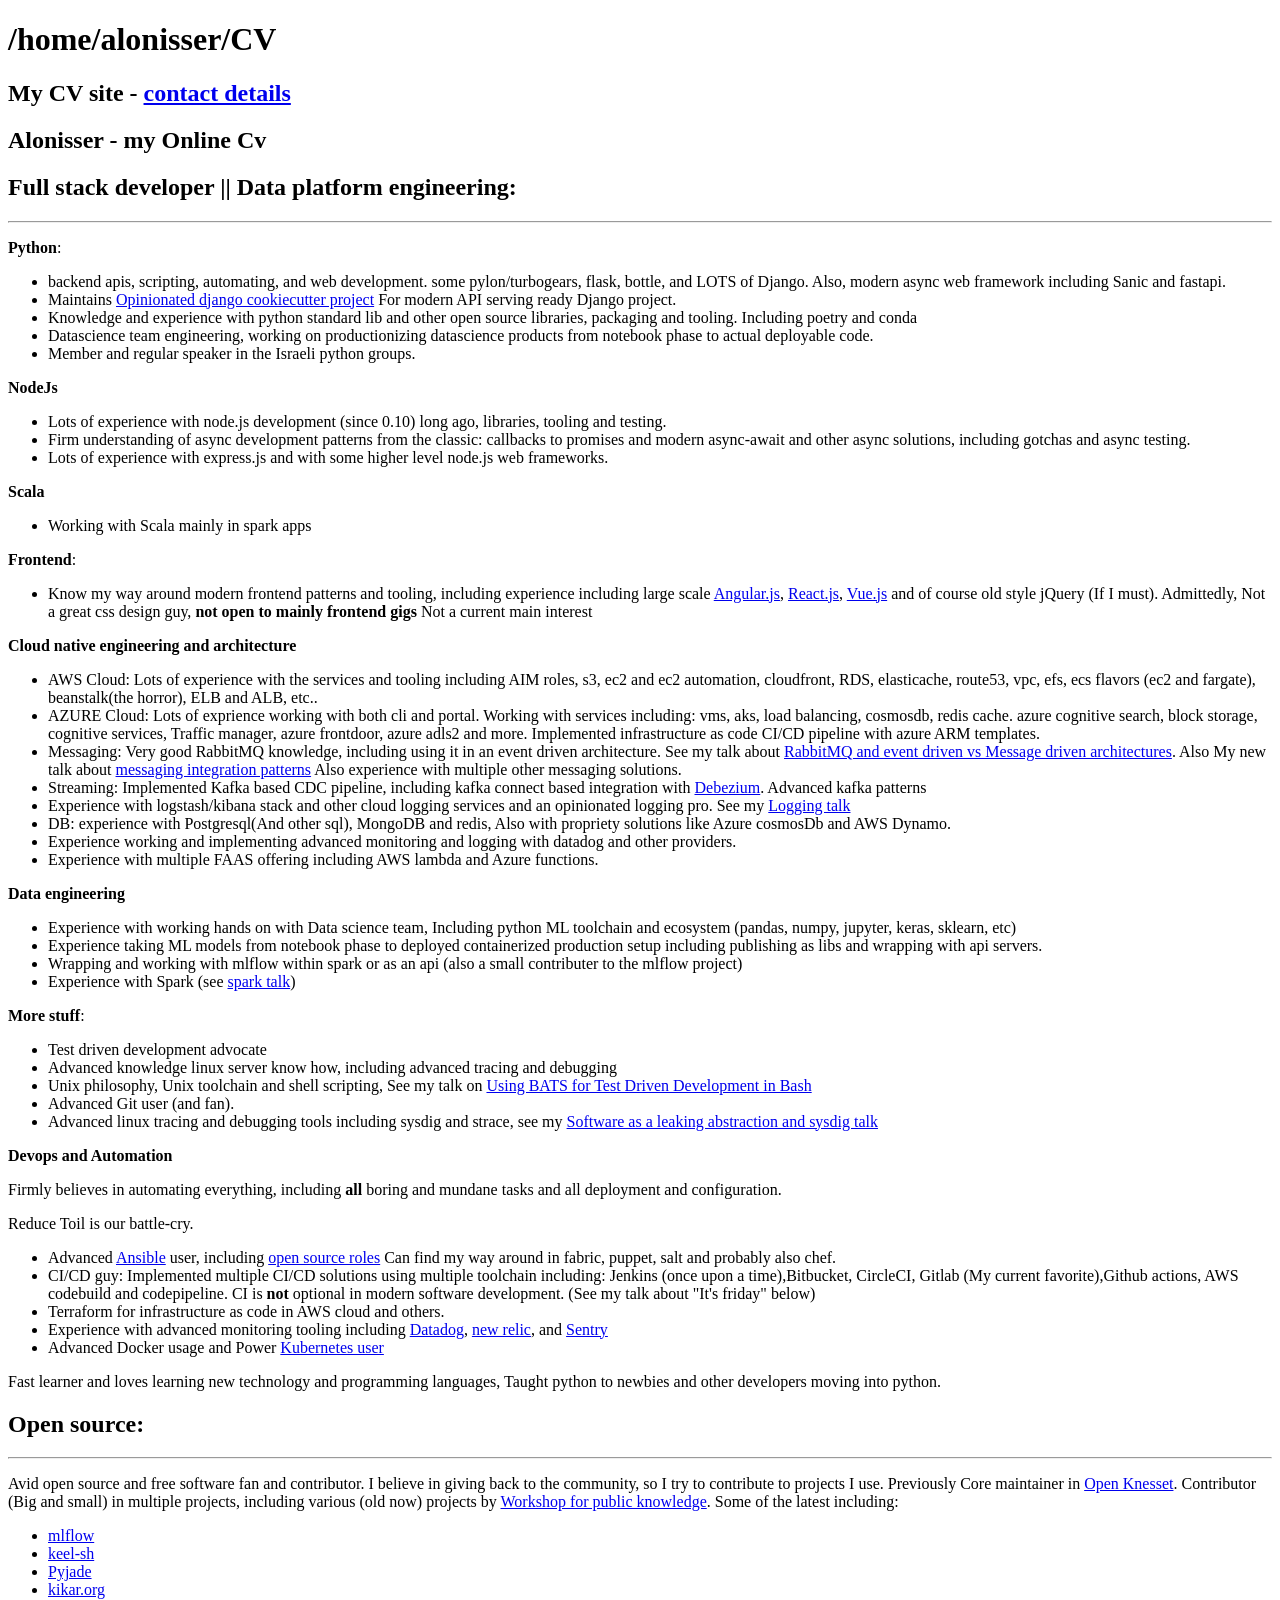
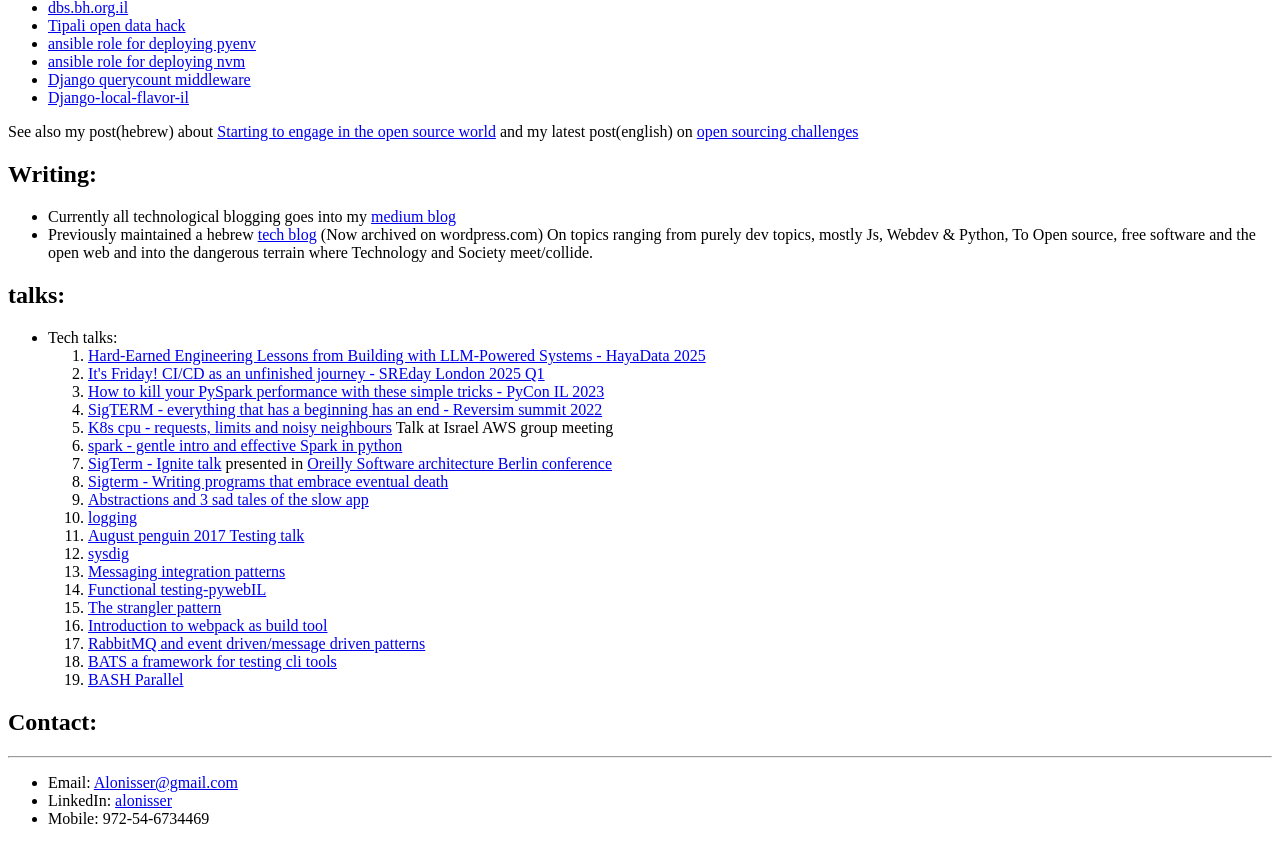
==== index.html @ 006450d1 "feat: update cv with recent talks, condense frontend section, add devops title Added HayaData 2025, " ====
<!DOCTYPE html>
<html>
<head>
    <meta charset='utf-8'>
    <meta http-equiv="X-UA-Compatible" content="chrome=1">

    <link rel="stylesheet" type="text/css" href="stylesheets/stylesheet.css" media="screen">
    <link rel="stylesheet" type="text/css" href="stylesheets/github-dark.css" media="screen">
    <link rel="stylesheet" type="text/css" href="stylesheets/print.css" media="print">

    <title>Alonisser cv site</title>
    <meta property="og:description" content="Alonisser online developer cv, hosted on gh-pages"/>
    <meta property="og:url" content="http://alonisser.github.io/cv/"/>
    <script>
        (function (i, s, o, g, r, a, m) {
            i['GoogleAnalyticsObject'] = r;
            i[r] = i[r] || function () {
                (i[r].q = i[r].q || []).push(arguments)
            }, i[r].l = 1 * new Date();
            a = s.createElement(o),
                m = s.getElementsByTagName(o)[0];
            a.async = 1;
            a.src = g;
            m.parentNode.insertBefore(a, m)
        })(window, document, 'script', 'https://www.google-analytics.com/analytics.js', 'ga');

        ga('create', 'UA-22881027-2', 'auto');
        ga('send', 'pageview');

    </script>
</head>

<body>

<header>
    <div class="container">
        <h1>/home/alonisser/CV</h1>
        <h2>My CV site - <a href="#contact">contact details</a></h2>

        <section id="downloads">

        </section>
    </div>
</header>

<div class="container">
    <section id="main_content">
        <h1>
            <a id="alonisser---my-online-cv" class="anchor" href="#alonisser---my-online-cv" aria-hidden="true"><span
                    aria-hidden="true" class="octicon octicon-link"></span></a>Alonisser - my Online Cv</h1>

        <h2>
            <a id="full-stack-developer" class="anchor" href="#full-stack-developer" aria-hidden="true"><span
                    aria-hidden="true" class="octicon octicon-link"></span></a>Full stack developer || Data platform
            engineering:</h2>

        <hr>

        <p><strong>Python</strong>: </p>

        <ul>
            <li>backend apis, scripting, automating, and web development. some pylon/turbogears, flask, bottle, and LOTS
                of Django. Also, modern async web framework including Sanic and fastapi.
            </li>
            <li>
                Maintains <a href="https://github.com/alonisser/django-poetry-opinionated-cookiecutter" target="_blank">Opinionated django cookiecutter project</a>
                For modern API serving ready Django project.
            </li>
            <li>Knowledge and experience with python standard lib and other open source libraries, packaging and
                tooling. Including poetry and conda
            </li>
            <li>Datascience team engineering, working on productionizing datascience products from notebook phase to
                actual deployable code.
            </li>
            <li>Member and regular speaker in the Israeli python groups.</li>
        </ul>

        <p><strong>NodeJs</strong></p>

        <ul>
            <li>Lots of experience with node.js development (since 0.10) long ago, libraries, tooling and testing.</li>
            <li>Firm understanding of async development patterns from the classic: callbacks to  promises and modern async-await and other async
                solutions,
                including gotchas and async testing.
            </li>
            <li>Lots of experience with express.js and with some higher level node.js web frameworks.
            </li>
        </ul>
        <p><strong>Scala</strong></p>
        <ul>
            <li>Working with Scala mainly in spark apps</li>
        </ul>
        <p><strong>Frontend</strong>: </p>

        <ul>
            <li>Know my way around modern frontend patterns and tooling, including experience including large scale <a href="http://angularjs.org/" target="_blank">Angular.js</a>,
                <a href="https://facebook.github.io/react/" target="_blank">React.js</a>, <a href="https://vuejs.org/"
                                                                                             target="_blank">Vue.js</a>
                and of course  old style jQuery (If I must). Admittedly, Not a great css design guy, <strong>not open to
                mainly frontend gigs</strong> Not a current main interest
            </li>


        </ul>
        <p><strong>Cloud native engineering and architecture</strong></p>
        <ul>
            <li>AWS Cloud: Lots of experience with the services and tooling including AIM roles, s3, ec2 and ec2
                automation,  cloudfront, RDS, elasticache, route53, vpc, efs, ecs flavors (ec2 and fargate), beanstalk(the horror), ELB and ALB,
                etc..
            </li>
            <li>AZURE Cloud: Lots of exprience working with both cli and portal. Working with services including: vms,
                aks, load balancing, cosmosdb, redis cache. azure cognitive search, block storage, cognitive services,
                Traffic manager, azure frontdoor, azure adls2 and more.
                Implemented infrastructure as code CI/CD pipeline with azure ARM templates.
            </li>
            <li>Messaging: Very good RabbitMQ knowledge, including using it in an event driven architecture. See my talk
                about <a
                        href="https://alonisser.github.io/introduction-rabbitmq/#1" target="_blank">RabbitMQ and event
                    driven vs Message driven architectures</a>. Also My new talk about <a
                        href="https://alonisser.github.io/integration-patterns-messaging/#1" target="_blank">messaging
                    integration patterns</a> Also experience with multiple other messaging solutions.
            </li>
            <li>
                Streaming: Implemented Kafka based CDC pipeline, including kafka connect based integration with <a
                    href="https://debezium.io/">Debezium</a>.
                Advanced kafka patterns
            </li>
            <li>Experience with logstash/kibana stack and other cloud logging services and an opinionated logging pro.
                See my <a href="https://alonisser.github.io/logging-talk/#1" target="_blank">Logging talk</a></li>
            <li>DB: experience with Postgresql(And other sql), MongoDB and redis, Also with propriety solutions like
                Azure cosmosDb and AWS Dynamo.
            </li>
            <li>Experience working and implementing advanced monitoring and logging with datadog and other providers.
            </li>
            <li>Experience with multiple FAAS offering including AWS lambda and Azure functions.
            </li>

        </ul>

        <p><strong>Data engineering</strong></p>
        <ul>
            <li>Experience with working hands on with Data science team, Including python ML toolchain and ecosystem (pandas, numpy,
                jupyter, keras, sklearn, etc)
            </li>
            <li>Experience taking ML models from notebook phase to deployed containerized production setup
                including publishing as libs and wrapping with api servers.
            </li>
            <li>
                Wrapping and working with mlflow within spark or as an api (also a small contributer to the mlflow project)
            </li>
            <li>
                Experience with Spark (see <a target="_blank"
                                              href="https://docs.google.com/presentation/d/e/2PACX-1vR2D4ZNyCWv1AM9Bb_96o2yvahL0IXtGL7klaxLpVo87weO4QTO-IyNwP1Td56KbSr9dCKnb31lah6D/pub?start=false&loop=false&delayms=30000">spark
                talk</a>)
            </li>
        </ul>

        <p><strong>More stuff</strong>: </p>

        <ul>
            <li>Test driven development advocate</li>
            <li>Advanced knowledge linux server know how, including advanced tracing and debugging</li>
            <li>Unix philosophy, Unix toolchain and shell scripting, See my talk on <a
                    href="https://alonisser.github.io/Introduction-bats" target="_blank">Using BATS for Test Driven
                Development in
                Bash</a>
            </li>
            <li>Advanced Git user (and fan).</li>
            <li>Advanced linux tracing and debugging tools including sysdig and strace, see my <a
                    href="https://alonisser.github.io/introduction-sysdig/#1" target="_blank">Software as a leaking
                abstraction and sysdig talk</a></li>
        </ul>


        <p><strong>Devops and Automation </strong></p>

        <p>Firmly believes in automating everything, including <strong>all</strong> boring and mundane tasks and all
            deployment and configuration.</p> Reduce Toil is our battle-cry.

        <ul>
            <li>Advanced <a href="https://www.ansible.com/" target="_blank">Ansible</a> user, including <a
                    href="https://galaxy.ansible.com/alonisser/" target="_blank">open source roles</a>
                Can find my way around in fabric, puppet, salt and probably also chef.
            </li>
            <li>CI/CD guy: Implemented multiple CI/CD solutions using multiple toolchain including: Jenkins (once upon a time),Bitbucket, CircleCI, Gitlab
                (My current favorite),Github actions, AWS codebuild and codepipeline. CI is <strong>not</strong> optional in modern software
                development. (See my talk about "It's friday" below)
            </li>
            <li>
                Terraform for infrastructure as code in AWS cloud and others.
            </li>
            <li>Experience with advanced monitoring tooling including <a href="https://www.datadoghq.com/"
                                                                         target="_blank">Datadog</a>, <a
                    href="https://newrelic.com/" target="_blank">new relic</a>, and <a href="https://sentry.io/"
                                                                                       target="_blank">Sentry</a></li>
            <li>Advanced Docker usage and Power <a target="_blank" href="https://kubernetes.io/"Advanced >Kubernetes user</a>
            </li>
        </ul>

        <p>Fast learner and loves learning new technology and programming languages, Taught python to newbies and other
            developers moving into python.</p>

        <h2>
            <a id="open-source" class="anchor" href="#open-source" aria-hidden="true"><span aria-hidden="true"
                                                                                            class="octicon octicon-link"></span></a>Open
            source:</h2>

        <hr>

        <p>Avid open source and free software fan and contributor. I believe in giving back to the community, so I try
            to contribute to projects I use.
            Previously Core maintainer in <a href="https://github.com/hasadna/Open-Knesset/" target="_blank">Open
                Knesset</a>.
            Contributor (Big and small) in multiple projects, including various (old now) projects by <a href="https://www.hasadna.org.il/">Workshop for public knowledge</a>. Some of the latest including: </p>

        <ul>
            <li><a href="https://github.com/mlflow/mlflow" target="_blank">mlflow</a></li>
            <li><a href="https://github.com/keel-hq/keel" target="_blank">keel-sh</a></li>
            <li><a href="https://github.com/syrusakbary/pyjade" target="_blank">Pyjade</a></li>
            <li><a href="https://github.com/hasadna/kikar-hamedina/" target="_blank">kikar.org</a></li>
            <li><a href="https://github.com/Beit-Hatfutsot/dbs-front" target="_blank">dbs.bh.org.il</a></li>
            <li><a href="https://github.com/alonisser/tiptipa" target="_blank">Tipali open data hack</a></li>
            <li><a href="https://github.com/avanov/ansible-galaxy-pyenv" target="_blank">ansible role for deploying
                pyenv</a></li>
            <li><a href="https://github.com/moviedo/ansible-role-nvm" target="_blank">ansible role for deploying nvm</a>
            </li>
            <li><a href="https://github.com/bradmontgomery/django-querycount" target="_blank">Django querycount
                middleware</a></li>
            <li><a href="https://github.com/django/django-localflavor-il" target="_blank">Django-local-flavor-il</a>
            </li>

        </ul>

        <p>See also my post(hebrew) about <a target="_blank"
                                             href="https://4ptech.wordpress.com/2013/04/25/%D7%90%D7%96-%D7%A8%D7%A6%D7%99%D7%AA-%D7%9C%D7%AA%D7%A8%D7%95%D7%9D-%D7%9C%D7%A4%D7%A8%D7%95%D7%99%D7%99%D7%A7%D7%98-%D7%A7%D7%95%D7%93-%D7%A4%D7%AA%D7%95%D7%97-%D7%90%D7%95-%D7%9C%D7%AA%D7%95%D7%9B/">Starting
            to engage in the open source world</a> and my latest post(english) on <a target="_blank"
                                                                                     href="https://medium.com/@alonisser/i-toggled-public-now-what-6b42959db251#.5v2i6bc2w">open
            sourcing
            challenges</a></p>

        <h2>
            <a id="writing" class="anchor" href="#writing" aria-hidden="true"><span
                    aria-hidden="true" class="octicon octicon-link"></span></a>Writing:</h2>

        <ul>
            <li>Currently all technological blogging goes into my <a href="https://medium.com/@alonisser/"
                                                                     target="_blank">medium
                blog</a>
            </li>
            <li>Previously maintained a hebrew <a href="https://4ptech.wordpress.com/" target="_blank">tech blog</a>
                (Now
                archived on wordpress.com) On topics ranging from purely dev topics, mostly Js, Webdev &amp; Python, To
                Open source,
                free software and the open web and into the dangerous terrain where Technology and Society meet/collide.
            </li>
        </ul>
        <h2>
            <a id="talks" class="anchor" href="#talks" aria-hidden="true"><span
                    aria-hidden="true" class="octicon octicon-link"></span></a>talks:</h2>
        <ul>
            <li>Tech talks:

                <ol>
                    <li><a target="_blank" href="https://www.youtube.com/watch?v=-CYprW6eAEE">
                        Hard-Earned Engineering Lessons from Building with LLM-Powered Systems - HayaData 2025
                    </a></li>
                    <li><a target="_blank" href="https://www.youtube.com/watch?v=_hmSt6GTrQ0">
                        It's Friday! CI/CD as an unfinished journey - SREday London 2025 Q1
                    </a></li>
                    <li><a target="_blank" href="https://www.youtube.com/watch?v=4yVmgSB16VA">
                        How to kill your PySpark performance with these simple tricks - PyCon IL 2023
                    </a></li>
                    <li><a target="_blank" href="https://youtu.be/F--DUGfIgYk">
                        SigTERM - everything that has a beginning has an end - Reversim summit 2022
                    </a></li>
                    <li><a target="_blank"
                           href="https://docs.google.com/presentation/d/e/2PACX-1vRnK_YoHruXLMEDnhtn1E3aNOb46_v2qONvyLrNAaoxrC8NT-2rRGJThAJuiS9lBr0rrHGkkc2M9Pjk/pub?start=false&loop=false&delayms=30000">K8s
                        cpu - requests, limits and noisy neighbours</a>
                        Talk at Israel AWS group meeting
                    </li>
                    <li><a target="_blank"
                           href="https://docs.google.com/presentation/d/e/2PACX-1vR2D4ZNyCWv1AM9Bb_96o2yvahL0IXtGL7klaxLpVo87weO4QTO-IyNwP1Td56KbSr9dCKnb31lah6D/pub?start=false&loop=false&delayms=30000">spark
                        - gentle intro and effective Spark in python </a></li>
                    <li><a target="_blank"
                           href="https://docs.google.com/presentation/d/e/2PACX-1vRDVQo3iCHvFLTXt3UGcrh--vSH2eYVDSeLDye-wN2pCJRsTix40j_tI1RgZ0hJbx1Qe_uhesq5FSUY/pub?start=false&loop=false&delayms=30000">SigTerm
                        - Ignite talk</a> presented in <a
                            href="https://conferences.oreilly.com/software-architecture/sa-eu-2019/public/schedule/detail/79486.html">Oreilly
                        Software architecture Berlin conference</a></li>
                    <li><a href="https://alonisser.github.io/sigterm-talk/" target="_blank">Sigterm - Writing programs
                        that embrace eventual death</a></li>
                    <li><a href="https://alonisser.github.io/abstractions-talk/#1" target="_blank">Abstractions and 3
                        sad tales of the slow app</a></li>
                    <li><a href="https://alonisser.github.io/logging-talk/#1" target="_blank">logging</a></li>
                    <li><a href="https://alonisser.github.io/penguin2017_testing_talk/" target="_blank">August penguin
                        2017 Testing talk</a></li>
                    <li><a href="https://alonisser.github.io/introduction-sysdig/#1" target="_blank">sysdig</a></li>
                    <li><a href="https://alonisser.github.io/integration-patterns-messaging/" target="_blank">Messaging
                        integration patterns</a></li>
                    <li><a href="https://alonisser.github.io/functional-testing-talk/" target="_blank">Functional
                        testing-pywebIL</a></li>
                    <li><a href="https://alonisser.github.io/strangler-pattern-talk/" target="_blank">The strangler
                        pattern</a></li>
                    <li><a href="https://alonisser.github.io/Intro-webpack-pywebIL/" target="_blank">Introduction to
                        webpack as build
                        tool</a></li>
                    <li><a href="http://alonisser.github.io/introduction-rabbitmq" target="_blank">RabbitMQ and event
                        driven/message
                        driven patterns</a></li>
                    <li><a href="http://alonisser.github.io/Introduction-bats" target="_blank">BATS a framework for
                        testing cli
                        tools</a></li>

                    <li><a href="http://alonisser.github.io/Introduction-bash-parallel" target="_blank">BASH
                        Parallel</a></li>

                </ol>
            </li>
        </ul>


        <h2>
            <a id="contact" class="anchor" href="#contact" aria-hidden="true"><span aria-hidden="true"
                                                                                    class="octicon octicon-link"></span></a>Contact:
        </h2>

        <hr>

        <ul>
            <li>Email: <a href="mailto:Alonisser@gmail.com">Alonisser@gmail.com</a>
            </li>
            <li>LinkedIn: <a href="https://il.linkedin.com/in/alonisser" target="_blank">alonisser</a></li>
            <li>Mobile: 972-54-6734469</li>
        </ul>
    </section>
</div>


</body>
</html>
---- stylesheets/github-dark.css ----
/*
The MIT License (MIT)

Copyright (c) 2016 GitHub, Inc.

Permission is hereby granted, free of charge, to any person obtaining a copy
of this software and associated documentation files (the "Software"), to deal
in the Software without restriction, including without limitation the rights
to use, copy, modify, merge, publish, distribute, sublicense, and/or sell
copies of the Software, and to permit persons to whom the Software is
furnished to do so, subject to the following conditions:

The above copyright notice and this permission notice shall be included in all
copies or substantial portions of the Software.

THE SOFTWARE IS PROVIDED "AS IS", WITHOUT WARRANTY OF ANY KIND, EXPRESS OR
IMPLIED, INCLUDING BUT NOT LIMITED TO THE WARRANTIES OF MERCHANTABILITY,
FITNESS FOR A PARTICULAR PURPOSE AND NONINFRINGEMENT. IN NO EVENT SHALL THE
AUTHORS OR COPYRIGHT HOLDERS BE LIABLE FOR ANY CLAIM, DAMAGES OR OTHER
LIABILITY, WHETHER IN AN ACTION OF CONTRACT, TORT OR OTHERWISE, ARISING FROM,
OUT OF OR IN CONNECTION WITH THE SOFTWARE OR THE USE OR OTHER DEALINGS IN THE
SOFTWARE.

*/

.pl-c /* comment */ {
  color: #969896;
}

.pl-c1 /* constant, variable.other.constant, support, meta.property-name, support.constant, support.variable, meta.module-reference, markup.raw, meta.diff.header */,
.pl-s .pl-v /* string variable */ {
  color: #0099cd;
}

.pl-e /* entity */,
.pl-en /* entity.name */ {
  color: #9774cb;
}

.pl-smi /* variable.parameter.function, storage.modifier.package, storage.modifier.import, storage.type.java, variable.other */,
.pl-s .pl-s1 /* string source */ {
  color: #ddd;
}

.pl-ent /* entity.name.tag */ {
  color: #7bcc72;
}

.pl-k /* keyword, storage, storage.type */ {
  color: #cc2372;
}

.pl-s /* string */,
.pl-pds /* punctuation.definition.string, string.regexp.character-class */,
.pl-s .pl-pse .pl-s1 /* string punctuation.section.embedded source */,
.pl-sr /* string.regexp */,
.pl-sr .pl-cce /* string.regexp constant.character.escape */,
.pl-sr .pl-sre /* string.regexp source.ruby.embedded */,
.pl-sr .pl-sra /* string.regexp string.regexp.arbitrary-repitition */ {
  color: #3c66e2;
}

.pl-v /* variable */ {
  color: #fb8764;
}

.pl-id /* invalid.deprecated */ {
  color: #e63525;
}

.pl-ii /* invalid.illegal */ {
  color: #f8f8f8;
  background-color: #e63525;
}

.pl-sr .pl-cce /* string.regexp constant.character.escape */ {
  font-weight: bold;
  color: #7bcc72;
}

.pl-ml /* markup.list */ {
  color: #c26b2b;
}

.pl-mh /* markup.heading */,
.pl-mh .pl-en /* markup.heading entity.name */,
.pl-ms /* meta.separator */ {
  font-weight: bold;
  color: #264ec5;
}

.pl-mq /* markup.quote */ {
  color: #00acac;
}

.pl-mi /* markup.italic */ {
  font-style: italic;
  color: #ddd;
}

.pl-mb /* markup.bold */ {
  font-weight: bold;
  color: #ddd;
}

.pl-md /* markup.deleted, meta.diff.header.from-file */ {
  color: #bd2c00;
  background-color: #ffecec;
}

.pl-mi1 /* markup.inserted, meta.diff.header.to-file */ {
  color: #55a532;
  background-color: #eaffea;
}

.pl-mdr /* meta.diff.range */ {
  font-weight: bold;
  color: #9774cb;
}

.pl-mo /* meta.output */ {
  color: #264ec5;
}
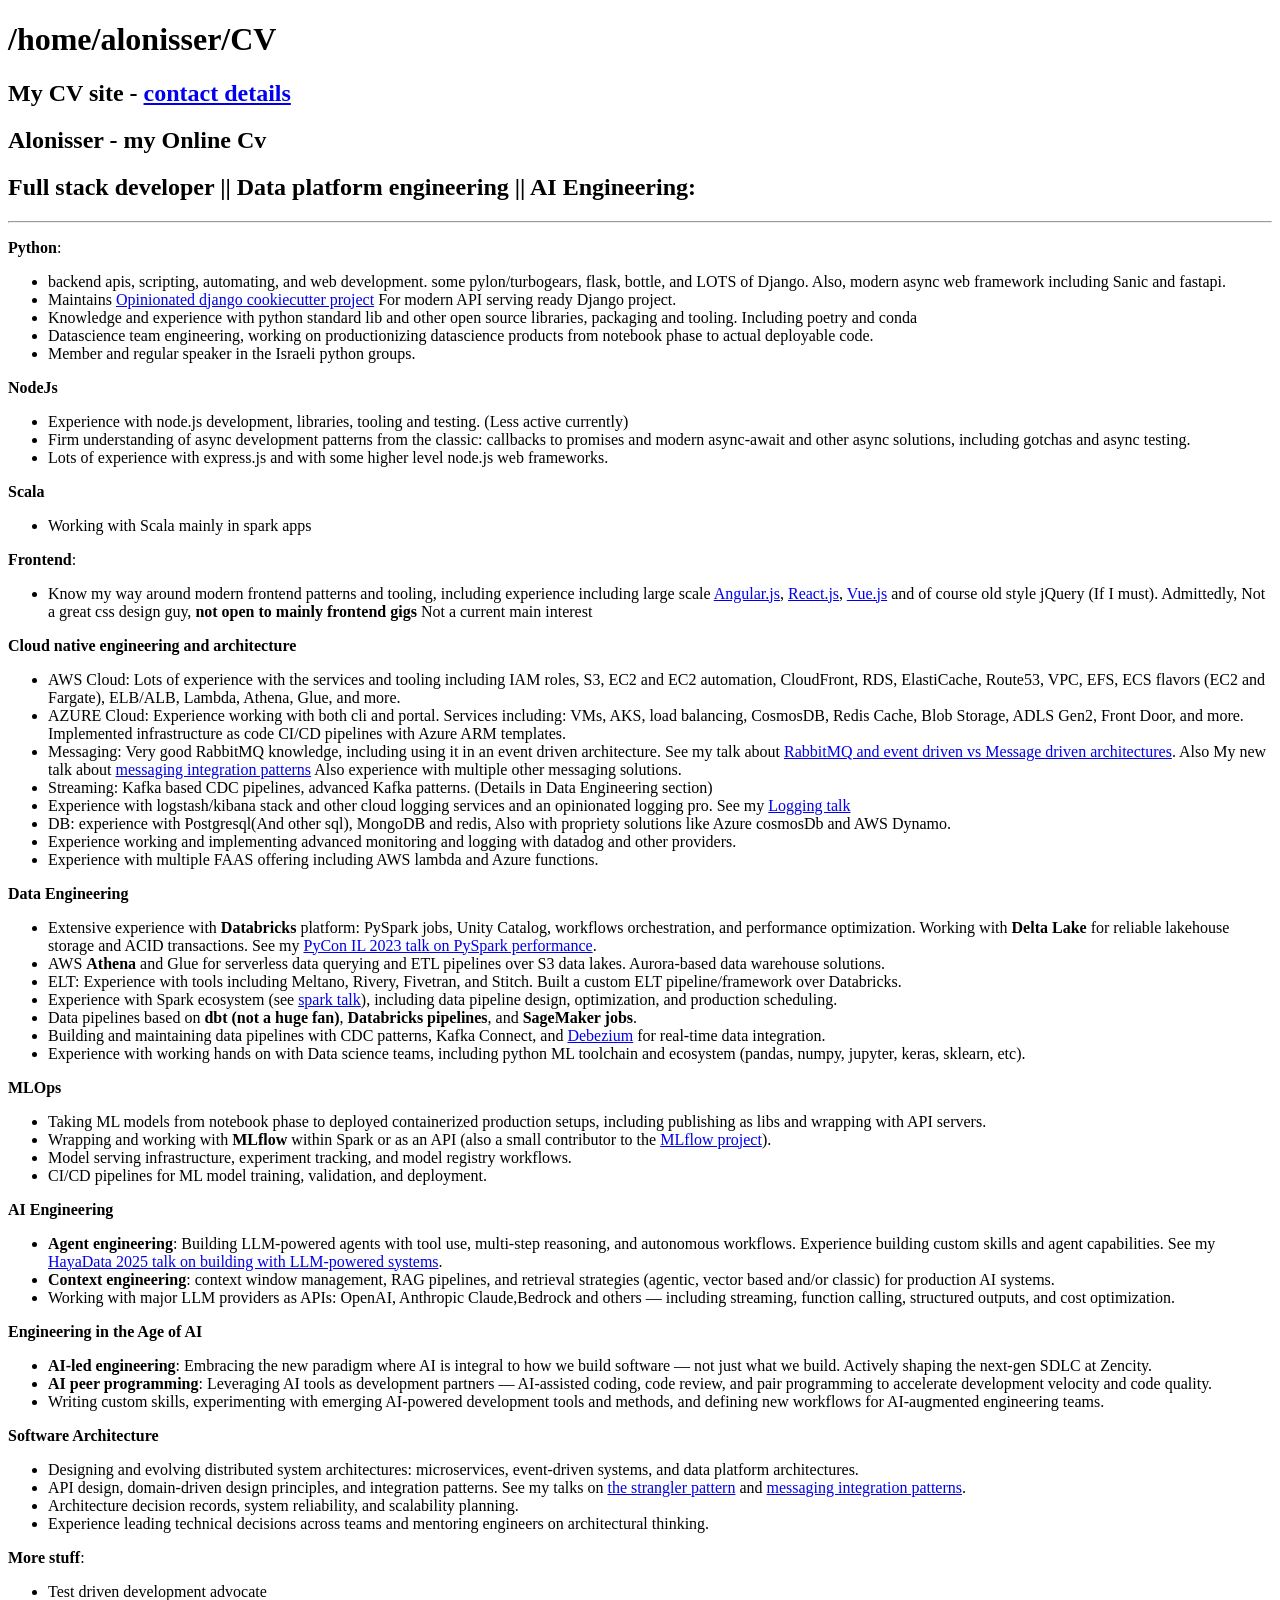
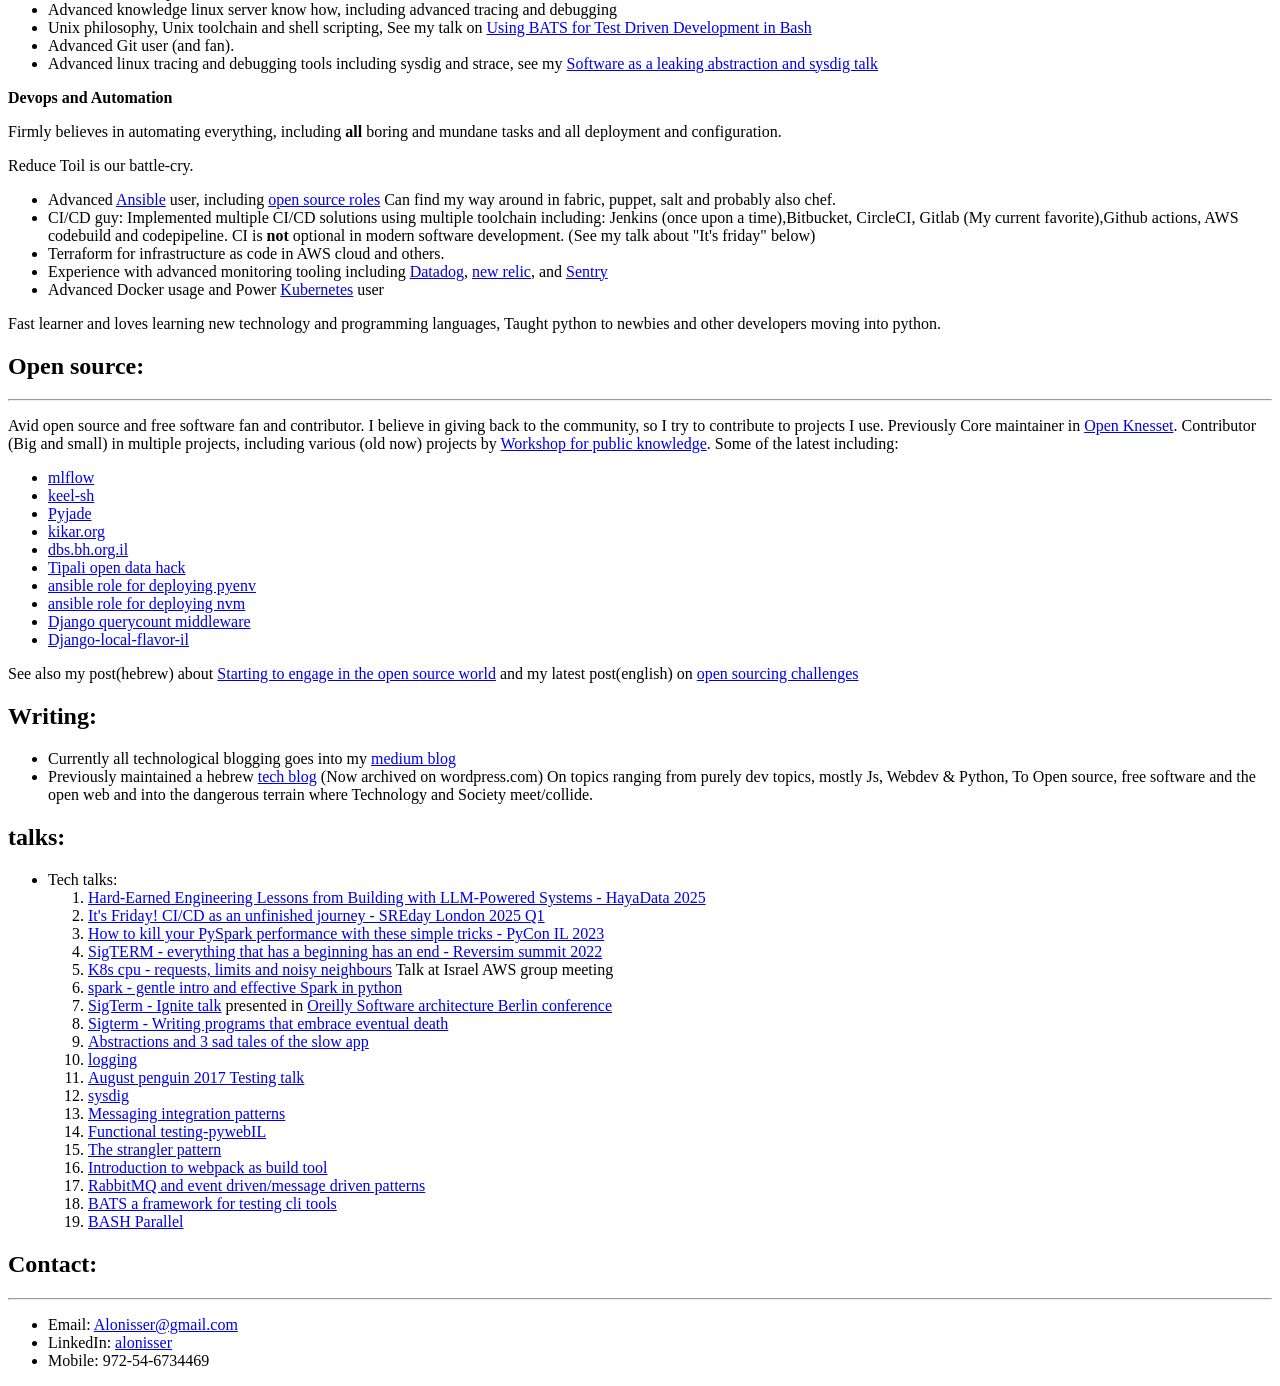
==== commit 5b100679: "feat: add data eng, mlops, ai eng, and architecture sections" ====
--- a/index.html
+++ b/index.html
@@ -52,7 +52,7 @@
         <h2>
             <a id="full-stack-developer" class="anchor" href="#full-stack-developer" aria-hidden="true"><span
                     aria-hidden="true" class="octicon octicon-link"></span></a>Full stack developer || Data platform
-            engineering:</h2>
+            engineering || AI Engineering:</h2>
 
         <hr>
 
@@ -78,7 +78,7 @@
         <p><strong>NodeJs</strong></p>
 
         <ul>
-            <li>Lots of experience with node.js development (since 0.10) long ago, libraries, tooling and testing.</li>
+            <li>Experience with node.js development, libraries, tooling and testing. (Less active currently)</li>
             <li>Firm understanding of async development patterns from the classic: callbacks to  promises and modern async-await and other async
                 solutions,
                 including gotchas and async testing.
@@ -104,14 +104,13 @@
         </ul>
         <p><strong>Cloud native engineering and architecture</strong></p>
         <ul>
-            <li>AWS Cloud: Lots of experience with the services and tooling including AIM roles, s3, ec2 and ec2
-                automation,  cloudfront, RDS, elasticache, route53, vpc, efs, ecs flavors (ec2 and fargate), beanstalk(the horror), ELB and ALB,
-                etc..
-            </li>
-            <li>AZURE Cloud: Lots of exprience working with both cli and portal. Working with services including: vms,
-                aks, load balancing, cosmosdb, redis cache. azure cognitive search, block storage, cognitive services,
-                Traffic manager, azure frontdoor, azure adls2 and more.
-                Implemented infrastructure as code CI/CD pipeline with azure ARM templates.
+            <li>AWS Cloud: Lots of experience with the services and tooling including IAM roles, S3, EC2 and EC2
+                automation, CloudFront, RDS, ElastiCache, Route53, VPC, EFS, ECS flavors (EC2 and Fargate), ELB/ALB, Lambda,
+                Athena, Glue, and more.
+            </li>
+            <li>AZURE Cloud: Experience working with both cli and portal. Services including: VMs,
+                AKS, load balancing, CosmosDB, Redis Cache, Blob Storage, ADLS Gen2, Front Door, and more.
+                Implemented infrastructure as code CI/CD pipelines with Azure ARM templates.
             </li>
             <li>Messaging: Very good RabbitMQ knowledge, including using it in an event driven architecture. See my talk
                 about <a
@@ -121,9 +120,7 @@
                     integration patterns</a> Also experience with multiple other messaging solutions.
             </li>
             <li>
-                Streaming: Implemented Kafka based CDC pipeline, including kafka connect based integration with <a
-                    href="https://debezium.io/">Debezium</a>.
-                Advanced kafka patterns
+                Streaming: Kafka based CDC pipelines, advanced Kafka patterns. (Details in Data Engineering section)
             </li>
             <li>Experience with logstash/kibana stack and other cloud logging services and an opinionated logging pro.
                 See my <a href="https://alonisser.github.io/logging-talk/#1" target="_blank">Logging talk</a></li>
@@ -137,21 +134,86 @@
 
         </ul>
 
-        <p><strong>Data engineering</strong></p>
-        <ul>
-            <li>Experience with working hands on with Data science team, Including python ML toolchain and ecosystem (pandas, numpy,
-                jupyter, keras, sklearn, etc)
-            </li>
-            <li>Experience taking ML models from notebook phase to deployed containerized production setup
-                including publishing as libs and wrapping with api servers.
-            </li>
-            <li>
-                Wrapping and working with mlflow within spark or as an api (also a small contributer to the mlflow project)
-            </li>
-            <li>
-                Experience with Spark (see <a target="_blank"
+        <p><strong>Data Engineering</strong></p>
+        <ul>
+            <li>Extensive experience with <strong>Databricks</strong> platform: PySpark jobs, Unity Catalog,
+                workflows orchestration, and performance optimization. Working with <strong>Delta Lake</strong> for
+                reliable lakehouse storage and ACID transactions. See my <a target="_blank"
+                href="https://www.youtube.com/watch?v=4yVmgSB16VA">PyCon IL 2023 talk on PySpark performance</a>.
+            </li>
+            <li>AWS <strong>Athena</strong> and Glue for serverless data querying and ETL pipelines over S3 data lakes.
+                Aurora-based data warehouse solutions.
+            </li>
+            <li>ELT: Experience with tools including Meltano, Rivery, Fivetran, and Stitch.
+                Built a custom ELT pipeline/framework over Databricks.
+            </li>
+            <li>Experience with Spark ecosystem (see <a target="_blank"
                                               href="https://docs.google.com/presentation/d/e/2PACX-1vR2D4ZNyCWv1AM9Bb_96o2yvahL0IXtGL7klaxLpVo87weO4QTO-IyNwP1Td56KbSr9dCKnb31lah6D/pub?start=false&loop=false&delayms=30000">spark
-                talk</a>)
+                talk</a>), including data pipeline design, optimization, and production scheduling.
+            </li>
+            <li>Data pipelines based on <strong>dbt (not a huge fan)</strong>, <strong>Databricks pipelines</strong>, and <strong>SageMaker jobs</strong>.
+            </li>
+            <li>Building and maintaining data pipelines with CDC patterns, Kafka Connect, and <a
+                    href="https://debezium.io/">Debezium</a> for real-time data integration.
+            </li>
+            <li>Experience with working hands on with Data science teams, including python ML toolchain and ecosystem (pandas, numpy,
+                jupyter, keras, sklearn, etc).
+            </li>
+        </ul>
+
+        <p><strong>MLOps</strong></p>
+        <ul>
+            <li>Taking ML models from notebook phase to deployed containerized production setups,
+                including publishing as libs and wrapping with API servers.
+            </li>
+            <li>Wrapping and working with <strong>MLflow</strong> within Spark or as an API (also a small contributor to the
+                <a href="https://github.com/mlflow/mlflow" target="_blank">MLflow project</a>).
+            </li>
+            <li>Model serving infrastructure, experiment tracking, and model registry workflows.
+            </li>
+            <li>CI/CD pipelines for ML model training, validation, and deployment.
+            </li>
+        </ul>
+
+        <p><strong>AI Engineering</strong></p>
+        <ul>
+            <li><strong>Agent engineering</strong>: Building LLM-powered agents with tool use, multi-step reasoning, and
+                autonomous workflows. Experience building custom skills and agent capabilities.
+                See my <a target="_blank" href="https://www.youtube.com/watch?v=-CYprW6eAEE">HayaData 2025 talk on building with LLM-powered systems</a>.
+            </li>
+            <li><strong>Context engineering</strong>: context window management,
+                RAG pipelines, and retrieval strategies (agentic, vector based and/or classic) for production AI systems.
+            </li>
+            <li>Working with major LLM providers as APIs: OpenAI, Anthropic Claude,Bedrock and others —
+                including streaming, function calling, structured outputs, and cost optimization.
+            </li>
+        </ul>
+
+        <p><strong>Engineering in the Age of AI</strong></p>
+        <ul>
+            <li><strong>AI-led engineering</strong>: Embracing the new paradigm where AI is integral to how we build software —
+                not just what we build. Actively shaping the next-gen SDLC at Zencity.
+            </li>
+            <li><strong>AI peer programming</strong>: Leveraging AI tools as development partners — AI-assisted coding,
+                code review, and pair programming to accelerate development velocity and code quality.
+            </li>
+            <li>Writing custom skills, experimenting with emerging AI-powered development tools and methods,
+                and defining new workflows for AI-augmented engineering teams.
+            </li>
+        </ul>
+
+        <p><strong>Software Architecture</strong></p>
+        <ul>
+            <li>Designing and evolving distributed system architectures: microservices, event-driven systems,
+                and data platform architectures.
+            </li>
+            <li>API design, domain-driven design principles, and integration patterns.
+                See my talks on <a href="https://alonisser.github.io/strangler-pattern-talk/" target="_blank">the strangler pattern</a>
+                and <a href="https://alonisser.github.io/integration-patterns-messaging/" target="_blank">messaging integration patterns</a>.
+            </li>
+            <li>Architecture decision records, system reliability, and scalability planning.
+            </li>
+            <li>Experience leading technical decisions across teams and mentoring engineers on architectural thinking.
             </li>
         </ul>
 
@@ -193,7 +255,7 @@
                                                                          target="_blank">Datadog</a>, <a
                     href="https://newrelic.com/" target="_blank">new relic</a>, and <a href="https://sentry.io/"
                                                                                        target="_blank">Sentry</a></li>
-            <li>Advanced Docker usage and Power <a target="_blank" href="https://kubernetes.io/"Advanced >Kubernetes user</a>
+            <li>Advanced Docker usage and Power <a target="_blank" href="https://kubernetes.io/">Kubernetes</a> user
             </li>
         </ul>
 
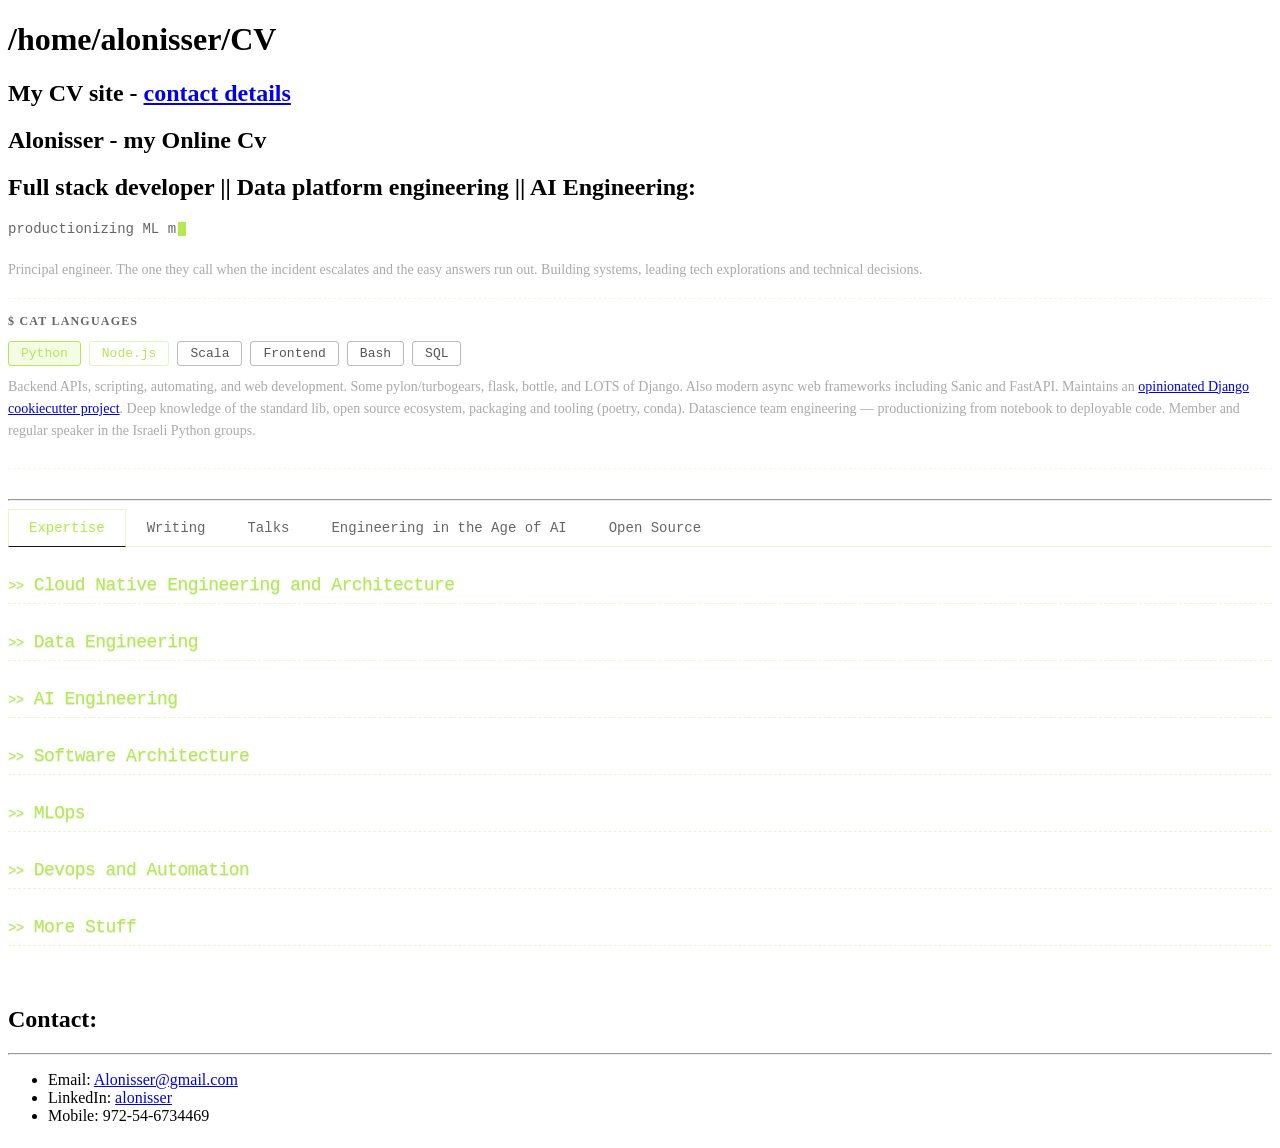
==== commit 70de8c3e: "feat: modernize cv with tabs, collapsible sections, animations" ====
--- a/index.html
+++ b/index.html
@@ -11,6 +11,189 @@
     <title>Alonisser cv site</title>
     <meta property="og:description" content="Alonisser online developer cv, hosted on gh-pages"/>
     <meta property="og:url" content="http://alonisser.github.io/cv/"/>
+    <style>
+        /* Collapsible details */
+        details {
+            margin: 0 0 20px 0;
+        }
+        details summary {
+            cursor: pointer;
+            font-weight: normal;
+            font-family: Monaco, "Bitstream Vera Sans Mono", "Lucida Console", Terminal, monospace;
+            color: #b5e853;
+            letter-spacing: -0.03em;
+            text-shadow: 0 1px 1px rgba(0, 0, 0, 0.1),
+                         0 0 5px rgba(181, 232, 83, 0.1),
+                         0 0 10px rgba(181, 232, 83, 0.1);
+            font-size: 18px;
+            padding: 8px 0;
+            list-style: none;
+            border-bottom: 1px dashed rgba(181, 232, 83, 0.3);
+            transition: border-color 0.3s ease;
+        }
+        details summary::-webkit-details-marker {
+            display: none;
+        }
+        details summary::before {
+            content: ">>";
+            font-size: 14px;
+            color: #b5e853;
+            display: inline-block;
+            margin-right: 10px;
+        }
+        details[open] summary::before {
+            content: "v";
+        }
+        details[open] summary {
+            border-bottom: 1px dashed #b5e853;
+            margin-bottom: 15px;
+        }
+        details > div {
+            animation: fadeIn 0.3s ease;
+        }
+        @keyframes fadeIn {
+            from { opacity: 0; transform: translateY(-5px); }
+            to { opacity: 1; transform: translateY(0); }
+        }
+
+        /* Thinking text animation */
+        #thinking-text {
+            font-family: Monaco, "Bitstream Vera Sans Mono", "Lucida Console", Terminal, monospace;
+            color: #666;
+            font-size: 14px;
+            min-height: 1.5em;
+            margin: 5px 0 20px 0;
+            overflow: hidden;
+        }
+        #thinking-text span {
+            display: inline-block;
+        }
+        @keyframes blink {
+            0%, 100% { opacity: 1; }
+            50% { opacity: 0; }
+        }
+        #thinking-cursor {
+            display: inline-block;
+            width: 8px;
+            height: 14px;
+            background: #b5e853;
+            margin-left: 2px;
+            vertical-align: middle;
+            animation: blink 0.8s step-end infinite;
+        }
+
+        /* Language tags */
+        .lang-section {
+            margin: 20px 0 30px 0;
+            padding: 15px 0;
+            border-top: 1px dashed rgba(181, 232, 83, 0.2);
+            border-bottom: 1px dashed rgba(181, 232, 83, 0.2);
+        }
+        .lang-section h3 {
+            font-size: 12px;
+            text-transform: uppercase;
+            color: #666;
+            margin: 0 0 12px 0;
+            letter-spacing: 0.1em;
+        }
+        .lang-tags {
+            display: flex;
+            flex-wrap: wrap;
+            gap: 8px;
+            padding: 0;
+            margin: 0;
+            list-style: none;
+        }
+        .lang-tags li {
+            list-style: none;
+        }
+        .lang-tags li:before {
+            content: none;
+        }
+        .lang-tag {
+            display: inline-block;
+            padding: 4px 12px;
+            border: 1px solid rgba(181, 232, 83, 0.4);
+            border-radius: 3px;
+            color: #b5e853;
+            font-family: Monaco, "Bitstream Vera Sans Mono", "Lucida Console", Terminal, monospace;
+            font-size: 13px;
+            cursor: pointer;
+            transition: all 0.2s ease;
+            background: transparent;
+            position: relative;
+        }
+        .lang-tag:hover {
+            border-color: #b5e853;
+            background: rgba(181, 232, 83, 0.1);
+        }
+        .lang-tag.dimmed {
+            color: #555;
+            border-color: rgba(85, 85, 85, 0.4);
+        }
+        .lang-tag.active {
+            border-color: #b5e853;
+            background: rgba(181, 232, 83, 0.15);
+        }
+        .lang-detail {
+            display: none;
+            padding: 10px 0;
+            color: #aaa;
+            font-size: 14px;
+            line-height: 1.6;
+            animation: fadeIn 0.3s ease;
+        }
+        .lang-detail.active {
+            display: block;
+        }
+
+        /* Tab navigation */
+        .tab-nav {
+            display: flex;
+            gap: 0;
+            margin: 0 0 0 0;
+            padding: 0;
+            list-style: none;
+            border-bottom: 1px solid rgba(181, 232, 83, 0.3);
+        }
+        .tab-nav li {
+            list-style: none;
+        }
+        .tab-nav li:before {
+            content: none;
+        }
+        .tab-btn {
+            display: inline-block;
+            padding: 10px 20px;
+            font-family: Monaco, "Bitstream Vera Sans Mono", "Lucida Console", Terminal, monospace;
+            font-size: 14px;
+            color: #666;
+            background: transparent;
+            border: 1px solid transparent;
+            border-bottom: none;
+            cursor: pointer;
+            transition: all 0.2s ease;
+            text-decoration: none;
+            margin-bottom: -1px;
+        }
+        .tab-btn:hover {
+            color: #b5e853;
+        }
+        .tab-btn.active {
+            color: #b5e853;
+            border-color: rgba(181, 232, 83, 0.3);
+            border-bottom: 1px solid #151515;
+            text-shadow: 0 0 5px rgba(181, 232, 83, 0.2);
+        }
+        .tab-content {
+            display: none;
+            padding: 20px 0;
+            animation: fadeIn 0.3s ease;
+        }
+        .tab-content.active {
+            display: block;
+        }
+    </style>
     <script>
         (function (i, s, o, g, r, a, m) {
             i['GoogleAnalyticsObject'] = r;
@@ -54,330 +237,379 @@
                     aria-hidden="true" class="octicon octicon-link"></span></a>Full stack developer || Data platform
             engineering || AI Engineering:</h2>
 
+        <div id="thinking-text"><span></span><span id="thinking-cursor"></span></div>
+
+        <p style="color: #aaa; font-size: 14px;">Principal engineer. The one they call when the incident escalates and the easy answers run out.
+            Building systems, leading tech explorations and technical decisions.</p>
+
+        <!-- Languages section - visually distinct -->
+        <div class="lang-section">
+            <h3>$ cat languages</h3>
+            <ul class="lang-tags">
+                <li><span class="lang-tag active" data-lang="python">Python</span></li>
+                <li><span class="lang-tag" data-lang="nodejs">Node.js</span></li>
+                <li><span class="lang-tag dimmed" data-lang="scala">Scala</span></li>
+                <li><span class="lang-tag dimmed" data-lang="frontend">Frontend</span></li>
+                <li><span class="lang-tag dimmed" data-lang="bash">Bash</span></li>
+                <li><span class="lang-tag dimmed" data-lang="sql">SQL</span></li>
+            </ul>
+            <div class="lang-detail active" id="lang-python">
+                Backend APIs, scripting, automating, and web development. Some pylon/turbogears, flask, bottle, and LOTS
+                of Django. Also modern async web frameworks including Sanic and FastAPI.
+                Maintains an <a href="https://github.com/alonisser/django-poetry-opinionated-cookiecutter" target="_blank">opinionated Django cookiecutter project</a>.
+                Deep knowledge of the standard lib, open source ecosystem, packaging and tooling (poetry, conda).
+                Datascience team engineering — productionizing from notebook to deployable code.
+                Member and regular speaker in the Israeli Python groups.
+            </div>
+            <div class="lang-detail" id="lang-nodejs">
+                Lots of experience with Node.js development, libraries, tooling and testing.
+                Firm understanding of async patterns — from callbacks to promises to modern async-await, including gotchas and async testing.
+                Extensive experience with Express.js and higher-level Node.js web frameworks.
+            </div>
+            <div class="lang-detail" id="lang-scala">
+                Working with Scala mainly in Spark applications.
+            </div>
+            <div class="lang-detail" id="lang-frontend">
+                Know my way around modern frontend patterns and tooling — large scale Angular.js,
+                <a href="https://facebook.github.io/react/" target="_blank">React.js</a>,
+                <a href="https://vuejs.org/" target="_blank">Vue.js</a>,
+                and of course old style jQuery if I must. Not a great CSS design guy — <strong>not open to mainly frontend gigs</strong>. Not a current main interest.
+            </div>
+            <div class="lang-detail" id="lang-bash">
+                Unix philosophy, Unix toolchain and shell scripting. See my talk on
+                <a href="https://alonisser.github.io/Introduction-bats" target="_blank">using BATS for TDD in Bash</a>.
+            </div>
+            <div class="lang-detail" id="lang-sql">
+                PostgreSQL and other SQL dialects, Spark SQL, Athena queries, various data warehouse SQL.
+            </div>
+        </div>
+
         <hr>
 
-        <p><strong>Python</strong>: </p>
-
-        <ul>
-            <li>backend apis, scripting, automating, and web development. some pylon/turbogears, flask, bottle, and LOTS
-                of Django. Also, modern async web framework including Sanic and fastapi.
-            </li>
-            <li>
-                Maintains <a href="https://github.com/alonisser/django-poetry-opinionated-cookiecutter" target="_blank">Opinionated django cookiecutter project</a>
-                For modern API serving ready Django project.
-            </li>
-            <li>Knowledge and experience with python standard lib and other open source libraries, packaging and
-                tooling. Including poetry and conda
-            </li>
-            <li>Datascience team engineering, working on productionizing datascience products from notebook phase to
-                actual deployable code.
-            </li>
-            <li>Member and regular speaker in the Israeli python groups.</li>
+        <!-- Tab navigation -->
+        <ul class="tab-nav">
+            <li><button class="tab-btn active" data-tab="expertise">Expertise</button></li>
+            <li><button class="tab-btn" data-tab="writing">Writing</button></li>
+            <li><button class="tab-btn" data-tab="talks">Talks</button></li>
+            <li><button class="tab-btn" data-tab="ai-age">Engineering in the Age of AI</button></li>
+            <li><button class="tab-btn" data-tab="open-source">Open Source</button></li>
         </ul>
 
-        <p><strong>NodeJs</strong></p>
-
-        <ul>
-            <li>Experience with node.js development, libraries, tooling and testing. (Less active currently)</li>
-            <li>Firm understanding of async development patterns from the classic: callbacks to  promises and modern async-await and other async
-                solutions,
-                including gotchas and async testing.
-            </li>
-            <li>Lots of experience with express.js and with some higher level node.js web frameworks.
-            </li>
-        </ul>
-        <p><strong>Scala</strong></p>
-        <ul>
-            <li>Working with Scala mainly in spark apps</li>
-        </ul>
-        <p><strong>Frontend</strong>: </p>
-
-        <ul>
-            <li>Know my way around modern frontend patterns and tooling, including experience including large scale <a href="http://angularjs.org/" target="_blank">Angular.js</a>,
-                <a href="https://facebook.github.io/react/" target="_blank">React.js</a>, <a href="https://vuejs.org/"
-                                                                                             target="_blank">Vue.js</a>
-                and of course  old style jQuery (If I must). Admittedly, Not a great css design guy, <strong>not open to
-                mainly frontend gigs</strong> Not a current main interest
-            </li>
-
-
-        </ul>
-        <p><strong>Cloud native engineering and architecture</strong></p>
-        <ul>
-            <li>AWS Cloud: Lots of experience with the services and tooling including IAM roles, S3, EC2 and EC2
-                automation, CloudFront, RDS, ElastiCache, Route53, VPC, EFS, ECS flavors (EC2 and Fargate), ELB/ALB, Lambda,
-                Athena, Glue, and more.
-            </li>
-            <li>AZURE Cloud: Experience working with both cli and portal. Services including: VMs,
-                AKS, load balancing, CosmosDB, Redis Cache, Blob Storage, ADLS Gen2, Front Door, and more.
-                Implemented infrastructure as code CI/CD pipelines with Azure ARM templates.
-            </li>
-            <li>Messaging: Very good RabbitMQ knowledge, including using it in an event driven architecture. See my talk
-                about <a
-                        href="https://alonisser.github.io/introduction-rabbitmq/#1" target="_blank">RabbitMQ and event
-                    driven vs Message driven architectures</a>. Also My new talk about <a
-                        href="https://alonisser.github.io/integration-patterns-messaging/#1" target="_blank">messaging
-                    integration patterns</a> Also experience with multiple other messaging solutions.
-            </li>
-            <li>
-                Streaming: Kafka based CDC pipelines, advanced Kafka patterns. (Details in Data Engineering section)
-            </li>
-            <li>Experience with logstash/kibana stack and other cloud logging services and an opinionated logging pro.
-                See my <a href="https://alonisser.github.io/logging-talk/#1" target="_blank">Logging talk</a></li>
-            <li>DB: experience with Postgresql(And other sql), MongoDB and redis, Also with propriety solutions like
-                Azure cosmosDb and AWS Dynamo.
-            </li>
-            <li>Experience working and implementing advanced monitoring and logging with datadog and other providers.
-            </li>
-            <li>Experience with multiple FAAS offering including AWS lambda and Azure functions.
-            </li>
-
-        </ul>
-
-        <p><strong>Data Engineering</strong></p>
-        <ul>
-            <li>Extensive experience with <strong>Databricks</strong> platform: PySpark jobs, Unity Catalog,
-                workflows orchestration, and performance optimization. Working with <strong>Delta Lake</strong> for
-                reliable lakehouse storage and ACID transactions. See my <a target="_blank"
-                href="https://www.youtube.com/watch?v=4yVmgSB16VA">PyCon IL 2023 talk on PySpark performance</a>.
-            </li>
-            <li>AWS <strong>Athena</strong> and Glue for serverless data querying and ETL pipelines over S3 data lakes.
-                Aurora-based data warehouse solutions.
-            </li>
-            <li>ELT: Experience with tools including Meltano, Rivery, Fivetran, and Stitch.
-                Built a custom ELT pipeline/framework over Databricks.
-            </li>
-            <li>Experience with Spark ecosystem (see <a target="_blank"
-                                              href="https://docs.google.com/presentation/d/e/2PACX-1vR2D4ZNyCWv1AM9Bb_96o2yvahL0IXtGL7klaxLpVo87weO4QTO-IyNwP1Td56KbSr9dCKnb31lah6D/pub?start=false&loop=false&delayms=30000">spark
-                talk</a>), including data pipeline design, optimization, and production scheduling.
-            </li>
-            <li>Data pipelines based on <strong>dbt (not a huge fan)</strong>, <strong>Databricks pipelines</strong>, and <strong>SageMaker jobs</strong>.
-            </li>
-            <li>Building and maintaining data pipelines with CDC patterns, Kafka Connect, and <a
-                    href="https://debezium.io/">Debezium</a> for real-time data integration.
-            </li>
-            <li>Experience with working hands on with Data science teams, including python ML toolchain and ecosystem (pandas, numpy,
-                jupyter, keras, sklearn, etc).
-            </li>
-        </ul>
-
-        <p><strong>MLOps</strong></p>
-        <ul>
-            <li>Taking ML models from notebook phase to deployed containerized production setups,
-                including publishing as libs and wrapping with API servers.
-            </li>
-            <li>Wrapping and working with <strong>MLflow</strong> within Spark or as an API (also a small contributor to the
-                <a href="https://github.com/mlflow/mlflow" target="_blank">MLflow project</a>).
-            </li>
-            <li>Model serving infrastructure, experiment tracking, and model registry workflows.
-            </li>
-            <li>CI/CD pipelines for ML model training, validation, and deployment.
-            </li>
-        </ul>
-
-        <p><strong>AI Engineering</strong></p>
-        <ul>
-            <li><strong>Agent engineering</strong>: Building LLM-powered agents with tool use, multi-step reasoning, and
-                autonomous workflows. Experience building custom skills and agent capabilities.
-                See my <a target="_blank" href="https://www.youtube.com/watch?v=-CYprW6eAEE">HayaData 2025 talk on building with LLM-powered systems</a>.
-            </li>
-            <li><strong>Context engineering</strong>: context window management,
-                RAG pipelines, and retrieval strategies (agentic, vector based and/or classic) for production AI systems.
-            </li>
-            <li>Working with major LLM providers as APIs: OpenAI, Anthropic Claude,Bedrock and others —
-                including streaming, function calling, structured outputs, and cost optimization.
-            </li>
-        </ul>
-
-        <p><strong>Engineering in the Age of AI</strong></p>
-        <ul>
-            <li><strong>AI-led engineering</strong>: Embracing the new paradigm where AI is integral to how we build software —
-                not just what we build. Actively shaping the next-gen SDLC at Zencity.
-            </li>
-            <li><strong>AI peer programming</strong>: Leveraging AI tools as development partners — AI-assisted coding,
-                code review, and pair programming to accelerate development velocity and code quality.
-            </li>
-            <li>Writing custom skills, experimenting with emerging AI-powered development tools and methods,
-                and defining new workflows for AI-augmented engineering teams.
-            </li>
-        </ul>
-
-        <p><strong>Software Architecture</strong></p>
-        <ul>
-            <li>Designing and evolving distributed system architectures: microservices, event-driven systems,
-                and data platform architectures.
-            </li>
-            <li>API design, domain-driven design principles, and integration patterns.
-                See my talks on <a href="https://alonisser.github.io/strangler-pattern-talk/" target="_blank">the strangler pattern</a>
-                and <a href="https://alonisser.github.io/integration-patterns-messaging/" target="_blank">messaging integration patterns</a>.
-            </li>
-            <li>Architecture decision records, system reliability, and scalability planning.
-            </li>
-            <li>Experience leading technical decisions across teams and mentoring engineers on architectural thinking.
-            </li>
-        </ul>
-
-        <p><strong>More stuff</strong>: </p>
-
-        <ul>
-            <li>Test driven development advocate</li>
-            <li>Advanced knowledge linux server know how, including advanced tracing and debugging</li>
-            <li>Unix philosophy, Unix toolchain and shell scripting, See my talk on <a
-                    href="https://alonisser.github.io/Introduction-bats" target="_blank">Using BATS for Test Driven
-                Development in
-                Bash</a>
-            </li>
-            <li>Advanced Git user (and fan).</li>
-            <li>Advanced linux tracing and debugging tools including sysdig and strace, see my <a
-                    href="https://alonisser.github.io/introduction-sysdig/#1" target="_blank">Software as a leaking
-                abstraction and sysdig talk</a></li>
-        </ul>
-
-
-        <p><strong>Devops and Automation </strong></p>
-
-        <p>Firmly believes in automating everything, including <strong>all</strong> boring and mundane tasks and all
-            deployment and configuration.</p> Reduce Toil is our battle-cry.
-
-        <ul>
-            <li>Advanced <a href="https://www.ansible.com/" target="_blank">Ansible</a> user, including <a
-                    href="https://galaxy.ansible.com/alonisser/" target="_blank">open source roles</a>
-                Can find my way around in fabric, puppet, salt and probably also chef.
-            </li>
-            <li>CI/CD guy: Implemented multiple CI/CD solutions using multiple toolchain including: Jenkins (once upon a time),Bitbucket, CircleCI, Gitlab
-                (My current favorite),Github actions, AWS codebuild and codepipeline. CI is <strong>not</strong> optional in modern software
-                development. (See my talk about "It's friday" below)
-            </li>
-            <li>
-                Terraform for infrastructure as code in AWS cloud and others.
-            </li>
-            <li>Experience with advanced monitoring tooling including <a href="https://www.datadoghq.com/"
-                                                                         target="_blank">Datadog</a>, <a
-                    href="https://newrelic.com/" target="_blank">new relic</a>, and <a href="https://sentry.io/"
-                                                                                       target="_blank">Sentry</a></li>
-            <li>Advanced Docker usage and Power <a target="_blank" href="https://kubernetes.io/">Kubernetes</a> user
-            </li>
-        </ul>
-
-        <p>Fast learner and loves learning new technology and programming languages, Taught python to newbies and other
-            developers moving into python.</p>
-
-        <h2>
-            <a id="open-source" class="anchor" href="#open-source" aria-hidden="true"><span aria-hidden="true"
-                                                                                            class="octicon octicon-link"></span></a>Open
-            source:</h2>
-
-        <hr>
-
-        <p>Avid open source and free software fan and contributor. I believe in giving back to the community, so I try
-            to contribute to projects I use.
-            Previously Core maintainer in <a href="https://github.com/hasadna/Open-Knesset/" target="_blank">Open
-                Knesset</a>.
-            Contributor (Big and small) in multiple projects, including various (old now) projects by <a href="https://www.hasadna.org.il/">Workshop for public knowledge</a>. Some of the latest including: </p>
-
-        <ul>
-            <li><a href="https://github.com/mlflow/mlflow" target="_blank">mlflow</a></li>
-            <li><a href="https://github.com/keel-hq/keel" target="_blank">keel-sh</a></li>
-            <li><a href="https://github.com/syrusakbary/pyjade" target="_blank">Pyjade</a></li>
-            <li><a href="https://github.com/hasadna/kikar-hamedina/" target="_blank">kikar.org</a></li>
-            <li><a href="https://github.com/Beit-Hatfutsot/dbs-front" target="_blank">dbs.bh.org.il</a></li>
-            <li><a href="https://github.com/alonisser/tiptipa" target="_blank">Tipali open data hack</a></li>
-            <li><a href="https://github.com/avanov/ansible-galaxy-pyenv" target="_blank">ansible role for deploying
-                pyenv</a></li>
-            <li><a href="https://github.com/moviedo/ansible-role-nvm" target="_blank">ansible role for deploying nvm</a>
-            </li>
-            <li><a href="https://github.com/bradmontgomery/django-querycount" target="_blank">Django querycount
-                middleware</a></li>
-            <li><a href="https://github.com/django/django-localflavor-il" target="_blank">Django-local-flavor-il</a>
-            </li>
-
-        </ul>
-
-        <p>See also my post(hebrew) about <a target="_blank"
-                                             href="https://4ptech.wordpress.com/2013/04/25/%D7%90%D7%96-%D7%A8%D7%A6%D7%99%D7%AA-%D7%9C%D7%AA%D7%A8%D7%95%D7%9D-%D7%9C%D7%A4%D7%A8%D7%95%D7%99%D7%99%D7%A7%D7%98-%D7%A7%D7%95%D7%93-%D7%A4%D7%AA%D7%95%D7%97-%D7%90%D7%95-%D7%9C%D7%AA%D7%95%D7%9B/">Starting
-            to engage in the open source world</a> and my latest post(english) on <a target="_blank"
-                                                                                     href="https://medium.com/@alonisser/i-toggled-public-now-what-6b42959db251#.5v2i6bc2w">open
-            sourcing
-            challenges</a></p>
-
-        <h2>
-            <a id="writing" class="anchor" href="#writing" aria-hidden="true"><span
-                    aria-hidden="true" class="octicon octicon-link"></span></a>Writing:</h2>
-
-        <ul>
-            <li>Currently all technological blogging goes into my <a href="https://medium.com/@alonisser/"
-                                                                     target="_blank">medium
-                blog</a>
-            </li>
-            <li>Previously maintained a hebrew <a href="https://4ptech.wordpress.com/" target="_blank">tech blog</a>
-                (Now
-                archived on wordpress.com) On topics ranging from purely dev topics, mostly Js, Webdev &amp; Python, To
-                Open source,
-                free software and the open web and into the dangerous terrain where Technology and Society meet/collide.
-            </li>
-        </ul>
-        <h2>
-            <a id="talks" class="anchor" href="#talks" aria-hidden="true"><span
-                    aria-hidden="true" class="octicon octicon-link"></span></a>talks:</h2>
-        <ul>
-            <li>Tech talks:
-
-                <ol>
-                    <li><a target="_blank" href="https://www.youtube.com/watch?v=-CYprW6eAEE">
-                        Hard-Earned Engineering Lessons from Building with LLM-Powered Systems - HayaData 2025
-                    </a></li>
-                    <li><a target="_blank" href="https://www.youtube.com/watch?v=_hmSt6GTrQ0">
-                        It's Friday! CI/CD as an unfinished journey - SREday London 2025 Q1
-                    </a></li>
-                    <li><a target="_blank" href="https://www.youtube.com/watch?v=4yVmgSB16VA">
-                        How to kill your PySpark performance with these simple tricks - PyCon IL 2023
-                    </a></li>
-                    <li><a target="_blank" href="https://youtu.be/F--DUGfIgYk">
-                        SigTERM - everything that has a beginning has an end - Reversim summit 2022
-                    </a></li>
-                    <li><a target="_blank"
-                           href="https://docs.google.com/presentation/d/e/2PACX-1vRnK_YoHruXLMEDnhtn1E3aNOb46_v2qONvyLrNAaoxrC8NT-2rRGJThAJuiS9lBr0rrHGkkc2M9Pjk/pub?start=false&loop=false&delayms=30000">K8s
-                        cpu - requests, limits and noisy neighbours</a>
-                        Talk at Israel AWS group meeting
-                    </li>
-                    <li><a target="_blank"
-                           href="https://docs.google.com/presentation/d/e/2PACX-1vR2D4ZNyCWv1AM9Bb_96o2yvahL0IXtGL7klaxLpVo87weO4QTO-IyNwP1Td56KbSr9dCKnb31lah6D/pub?start=false&loop=false&delayms=30000">spark
-                        - gentle intro and effective Spark in python </a></li>
-                    <li><a target="_blank"
-                           href="https://docs.google.com/presentation/d/e/2PACX-1vRDVQo3iCHvFLTXt3UGcrh--vSH2eYVDSeLDye-wN2pCJRsTix40j_tI1RgZ0hJbx1Qe_uhesq5FSUY/pub?start=false&loop=false&delayms=30000">SigTerm
-                        - Ignite talk</a> presented in <a
-                            href="https://conferences.oreilly.com/software-architecture/sa-eu-2019/public/schedule/detail/79486.html">Oreilly
-                        Software architecture Berlin conference</a></li>
-                    <li><a href="https://alonisser.github.io/sigterm-talk/" target="_blank">Sigterm - Writing programs
-                        that embrace eventual death</a></li>
-                    <li><a href="https://alonisser.github.io/abstractions-talk/#1" target="_blank">Abstractions and 3
-                        sad tales of the slow app</a></li>
-                    <li><a href="https://alonisser.github.io/logging-talk/#1" target="_blank">logging</a></li>
-                    <li><a href="https://alonisser.github.io/penguin2017_testing_talk/" target="_blank">August penguin
-                        2017 Testing talk</a></li>
-                    <li><a href="https://alonisser.github.io/introduction-sysdig/#1" target="_blank">sysdig</a></li>
-                    <li><a href="https://alonisser.github.io/integration-patterns-messaging/" target="_blank">Messaging
-                        integration patterns</a></li>
-                    <li><a href="https://alonisser.github.io/functional-testing-talk/" target="_blank">Functional
-                        testing-pywebIL</a></li>
-                    <li><a href="https://alonisser.github.io/strangler-pattern-talk/" target="_blank">The strangler
-                        pattern</a></li>
-                    <li><a href="https://alonisser.github.io/Intro-webpack-pywebIL/" target="_blank">Introduction to
-                        webpack as build
-                        tool</a></li>
-                    <li><a href="http://alonisser.github.io/introduction-rabbitmq" target="_blank">RabbitMQ and event
-                        driven/message
-                        driven patterns</a></li>
-                    <li><a href="http://alonisser.github.io/Introduction-bats" target="_blank">BATS a framework for
-                        testing cli
-                        tools</a></li>
-
-                    <li><a href="http://alonisser.github.io/Introduction-bash-parallel" target="_blank">BASH
-                        Parallel</a></li>
-
-                </ol>
-            </li>
-        </ul>
+        <!-- TAB: Expertise -->
+        <div id="tab-expertise" class="tab-content active">
+
+            <details>
+                <summary>Cloud Native Engineering and Architecture</summary>
+                <div>
+                    <ul>
+                        <li>AWS Cloud: Lots of experience with the services and tooling including IAM roles, S3, EC2 and EC2
+                            automation, CloudFront, RDS, ElastiCache, Route53, VPC, EFS, ECS flavors (EC2 and Fargate), ELB/ALB, Lambda,
+                            Athena, Glue, and more.
+                        </li>
+                        <li>AZURE Cloud: Experience working with both cli and portal. Services including: VMs,
+                            AKS, load balancing, CosmosDB, Redis Cache, Blob Storage, ADLS Gen2, Front Door, and more.
+                            Implemented infrastructure as code CI/CD pipelines with Azure ARM templates.
+                        </li>
+                        <li>Messaging: Very good RabbitMQ knowledge, including using it in an event driven architecture. See my talk
+                            about <a
+                                    href="https://alonisser.github.io/introduction-rabbitmq/#1" target="_blank">RabbitMQ and event
+                                driven vs Message driven architectures</a>. Also My new talk about <a
+                                    href="https://alonisser.github.io/integration-patterns-messaging/#1" target="_blank">messaging
+                                integration patterns</a> Also experience with multiple other messaging solutions.
+                        </li>
+                        <li>
+                            Streaming: Kafka based CDC pipelines, advanced Kafka patterns. (Details in Data Engineering section)
+                        </li>
+                        <li>Experience with logstash/kibana stack and other cloud logging services and an opinionated logging pro.
+                            See my <a href="https://alonisser.github.io/logging-talk/#1" target="_blank">Logging talk</a></li>
+                        <li>DB: experience with Postgresql(And other sql), MongoDB and redis, Also with propriety solutions like
+                            Azure cosmosDb and AWS Dynamo.
+                        </li>
+                        <li>Experience working and implementing advanced monitoring and logging with datadog and other providers.
+                        </li>
+                        <li>Experience with multiple FAAS offering including AWS lambda and Azure functions.
+                        </li>
+                    </ul>
+                </div>
+            </details>
+
+            <details>
+                <summary>Data Engineering</summary>
+                <div>
+                    <ul>
+                        <li>Extensive experience with <strong>Databricks</strong> platform: PySpark jobs, Unity Catalog,
+                            workflows orchestration, and performance optimization. Working with <strong>Delta Lake</strong> for
+                            reliable lakehouse storage and ACID transactions. See my <a target="_blank"
+                            href="https://www.youtube.com/watch?v=4yVmgSB16VA">PyCon IL 2023 talk on PySpark performance</a>.
+                        </li>
+                        <li>AWS <strong>Athena</strong> and Glue for serverless data querying and ETL pipelines over S3 data lakes.
+                            Aurora-based data warehouse solutions.
+                        </li>
+                        <li>ELT: Experience with tools including Meltano, Rivery, Fivetran, and Stitch.
+                            Built a custom ELT pipeline/framework over Databricks.
+                        </li>
+                        <li>Experience with Spark ecosystem (see <a target="_blank"
+                                                          href="https://docs.google.com/presentation/d/e/2PACX-1vR2D4ZNyCWv1AM9Bb_96o2yvahL0IXtGL7klaxLpVo87weO4QTO-IyNwP1Td56KbSr9dCKnb31lah6D/pub?start=false&loop=false&delayms=30000">spark
+                            talk</a>), including data pipeline design, optimization, and production scheduling.
+                        </li>
+                        <li>Data pipelines based on <strong>dbt (not a huge fan)</strong>, <strong>Databricks pipelines</strong>, and <strong>SageMaker jobs</strong>.
+                        </li>
+                        <li>Building and maintaining data pipelines with CDC patterns, Kafka Connect, and <a
+                                href="https://debezium.io/">Debezium</a> for real-time data integration.
+                        </li>
+                        <li>Author of <a href="https://pypi.org/project/dbr-logs/" target="_blank">dbr-logs</a> —
+                            an open source tool for fetching and searching Databricks job logs.
+                        </li>
+                        <li>Experience with working hands on with Data science teams, including python ML toolchain and ecosystem (pandas, numpy,
+                            jupyter, keras, sklearn, etc).
+                        </li>
+                    </ul>
+                </div>
+            </details>
+
+            <details>
+                <summary>AI Engineering</summary>
+                <div>
+                    <ul>
+                        <li><strong>Agent engineering</strong>: Building LLM-powered agents with tool use, multi-step reasoning, and
+                            autonomous workflows. Experience building custom skills and agent capabilities.
+                            See my <a target="_blank" href="https://www.youtube.com/watch?v=-CYprW6eAEE">HayaData 2025 talk on building with LLM-powered systems</a>.
+                        </li>
+                        <li><strong>Context engineering</strong>: context window management,
+                            RAG pipelines, and retrieval strategies (agentic, vector based and/or classic) for production AI systems.
+                        </li>
+                        <li>Working with major LLM providers as APIs: OpenAI, Anthropic Claude,Bedrock and others —
+                            including streaming, function calling, structured outputs, and cost optimization.
+                        </li>
+                    </ul>
+                </div>
+            </details>
+
+            <details>
+                <summary>Software Architecture</summary>
+                <div>
+                    <ul>
+                        <li>Designing and evolving distributed system architectures: microservices, event-driven systems,
+                            and data platform architectures.
+                        </li>
+                        <li>API design, domain-driven design principles, and integration patterns.
+                            See my talks on <a href="https://alonisser.github.io/strangler-pattern-talk/" target="_blank">the strangler pattern</a>
+                            and <a href="https://alonisser.github.io/integration-patterns-messaging/" target="_blank">messaging integration patterns</a>.
+                        </li>
+                        <li>Architecture decision records, system reliability, and scalability planning.
+                        </li>
+                        <li>Experience leading technical decisions across teams and mentoring engineers on architectural thinking.
+                        </li>
+                    </ul>
+                </div>
+            </details>
+
+            <details>
+                <summary>MLOps</summary>
+                <div>
+                    <ul>
+                        <li>Taking ML models from notebook phase to deployed containerized production setups,
+                            including publishing as libs and wrapping with API servers.
+                        </li>
+                        <li>Wrapping and working with <strong>MLflow</strong> within Spark or as an API (also a small contributor to the
+                            <a href="https://github.com/mlflow/mlflow" target="_blank">MLflow project</a>).
+                        </li>
+                        <li>Model serving infrastructure, experiment tracking, and model registry workflows.
+                        </li>
+                        <li>CI/CD pipelines for ML model training, validation, and deployment.
+                        </li>
+                    </ul>
+                </div>
+            </details>
+
+            <details>
+                <summary>Devops and Automation</summary>
+                <div>
+                    <p>Firmly believes in automating everything, including <strong>all</strong> boring and mundane tasks and all
+                        deployment and configuration.</p> Reduce Toil is our battle-cry.
+
+                    <ul>
+                        <li>The CI/CD guy: Implemented multiple CI/CD solutions using multiple toolchain including: Jenkins (once upon a time),Bitbucket, CircleCI, Gitlab
+                            (My current favorite),Github actions, AWS codebuild and codepipeline. CI is <strong>not</strong> optional in modern software
+                            development. (See my talk <a target="_blank" href="https://www.youtube.com/watch?v=_hmSt6GTrQ0">It's Friday! CI/CD as an unfinished journey</a>)
+                        </li>
+                        <li>Advanced <a href="https://www.ansible.com/" target="_blank">Ansible</a> user, including <a
+                                href="https://galaxy.ansible.com/alonisser/" target="_blank">open source roles</a>
+                            Can find my way around in fabric, puppet, salt and probably also chef. Didn't do a lot of it lately
+                        </li>
+
+                        <li>Terraform for infrastructure as code in AWS cloud and others.
+                        </li>
+                        <li>Experience with advanced monitoring tooling including <a href="https://www.datadoghq.com/"
+                                                                                     target="_blank">Datadog</a>, <a
+                                href="https://newrelic.com/" target="_blank">new relic</a>, and <a href="https://sentry.io/"
+                                                                                                   target="_blank">Sentry</a></li>
+                        <li>Advanced Docker usage and Power Kubernetes user
+                        </li>
+                        <li>See also the Cloud Native Engineering section for more on AWS, Azure, messaging, and streaming.
+                        </li>
+                    </ul>
+
+                    <p>Fast learner and loves learning new technology and programming languages, Taught python to newbies and other
+                        developers moving into python.</p>
+                </div>
+            </details>
+
+            <details>
+                <summary>More Stuff</summary>
+                <div>
+                    <ul>
+                        <li>Test driven development advocate</li>
+                        <li>Advanced knowledge linux server know how, including advanced tracing and debugging</li>
+                        <li>Unix philosophy, Unix toolchain and shell scripting, See my talk on <a
+                                href="https://alonisser.github.io/Introduction-bats" target="_blank">Using BATS for Test Driven
+                            Development in
+                            Bash</a>
+                        </li>
+                        <li>Advanced Git user (and fan).</li>
+                        <li>Advanced linux tracing and debugging tools including sysdig and strace, see my <a
+                                href="https://alonisser.github.io/introduction-sysdig/#1" target="_blank">Software as a leaking
+                            abstraction and sysdig talk</a></li>
+                    </ul>
+                </div>
+            </details>
+
+        </div>
+
+        <!-- TAB: Engineering in the Age of AI -->
+        <div id="tab-ai-age" class="tab-content">
+
+            <ul>
+                <li><strong>AI-led engineering</strong>: Embracing the new paradigm where AI is integral to how we build software —
+                    not just what we build. Actively shaping the next-gen SDLC at Zencity.
+                </li>
+                <li><strong>AI peer programming</strong>: Leveraging AI tools as development partners — AI-assisted coding,
+                    code review, and pair programming to accelerate development velocity and code quality.
+                </li>
+                <li>Writing custom skills, experimenting with emerging AI-powered development tools and methods,
+                    and defining new workflows for AI-augmented engineering teams.
+                </li>
+            </ul>
+
+        </div>
+
+        <!-- TAB: Open Source -->
+        <div id="tab-open-source" class="tab-content">
+
+            <p>Avid open source and free software fan and contributor. I believe in giving back to the community, so I try
+                to contribute to projects I use.
+                Previously Core maintainer in <a href="https://github.com/hasadna/Open-Knesset/" target="_blank">Open
+                    Knesset</a>.
+                Contributor (Big and small) in multiple projects, including various (old now) projects by <a href="https://www.hasadna.org.il/">Workshop for public knowledge</a>. Some of the latest including: </p>
+
+            <p><strong>Projects I maintain:</strong></p>
+            <ul>
+                <li><a href="https://pypi.org/project/dbr-logs/" target="_blank">dbr-logs</a> — fetching and searching Databricks job logs</li>
+                <li><a href="https://github.com/alonisser/django-poetry-opinionated-cookiecutter" target="_blank">django-poetry-opinionated-cookiecutter</a> — opinionated Django project template</li>
+            </ul>
+
+            <p><strong>Projects I contributed to:</strong></p>
+            <ul>
+                <li><a href="https://github.com/mlflow/mlflow" target="_blank">mlflow</a></li>
+                <li><a href="https://github.com/keel-hq/keel" target="_blank">keel-sh</a></li>
+                <li><a href="https://github.com/syrusakbary/pyjade" target="_blank">Pyjade</a></li>
+                <li><a href="https://github.com/hasadna/kikar-hamedina/" target="_blank">kikar.org</a></li>
+                <li><a href="https://github.com/Beit-Hatfutsot/dbs-front" target="_blank">dbs.bh.org.il</a></li>
+                <li><a href="https://github.com/alonisser/tiptipa" target="_blank">Tipali open data hack</a></li>
+                <li><a href="https://github.com/avanov/ansible-galaxy-pyenv" target="_blank">ansible role for deploying
+                    pyenv</a></li>
+                <li><a href="https://github.com/moviedo/ansible-role-nvm" target="_blank">ansible role for deploying nvm</a>
+                </li>
+                <li><a href="https://github.com/bradmontgomery/django-querycount" target="_blank">Django querycount
+                    middleware</a></li>
+                <li><a href="https://github.com/django/django-localflavor-il" target="_blank">Django-local-flavor-il</a>
+                </li>
+            </ul>
+
+            <p>See also my post(hebrew) about <a target="_blank"
+                                                 href="https://4ptech.wordpress.com/2013/04/25/%D7%90%D7%96-%D7%A8%D7%A6%D7%99%D7%AA-%D7%9C%D7%AA%D7%A8%D7%95%D7%9D-%D7%9C%D7%A4%D7%A8%D7%95%D7%99%D7%99%D7%A7%D7%98-%D7%A7%D7%95%D7%93-%D7%A4%D7%AA%D7%95%D7%97-%D7%90%D7%95-%D7%9C%D7%AA%D7%95%D7%9B/">Starting
+                to engage in the open source world</a> and my latest post(english) on <a target="_blank"
+                                                                                         href="https://medium.com/@alonisser/i-toggled-public-now-what-6b42959db251#.5v2i6bc2w">open
+                sourcing
+                challenges</a></p>
+
+        </div>
+
+        <!-- TAB: Writing -->
+        <div id="tab-writing" class="tab-content">
+
+            <ul>
+                <li>Currently all technological blogging goes into my <a href="https://medium.com/@alonisser/"
+                                                                         target="_blank">medium
+                    blog</a>
+                </li>
+                <li>Previously maintained a hebrew <a href="https://4ptech.wordpress.com/" target="_blank">tech blog</a>
+                    (Now
+                    archived on wordpress.com) On topics ranging from purely dev topics, mostly Js, Webdev &amp; Python, To
+                    Open source,
+                    free software and the open web and into the dangerous terrain where Technology and Society meet/collide.
+                </li>
+            </ul>
+
+        </div>
+
+        <!-- TAB: Talks -->
+        <div id="tab-talks" class="tab-content">
+
+            <ol>
+                <li><a target="_blank" href="https://www.youtube.com/watch?v=-CYprW6eAEE">
+                    Hard-Earned Engineering Lessons from Building with LLM-Powered Systems - HayaData 2025
+                </a></li>
+                <li><a target="_blank" href="https://www.youtube.com/watch?v=_hmSt6GTrQ0">
+                    It's Friday! CI/CD as an unfinished journey - SREday London 2025 Q1
+                </a></li>
+                <li><a target="_blank" href="https://www.youtube.com/watch?v=4yVmgSB16VA">
+                    How to kill your PySpark performance with these simple tricks - PyCon IL 2023
+                </a></li>
+                <li><a target="_blank" href="https://youtu.be/F--DUGfIgYk">
+                    SigTERM - everything that has a beginning has an end - Reversim summit 2022
+                </a></li>
+                <li><a target="_blank"
+                       href="https://docs.google.com/presentation/d/e/2PACX-1vRnK_YoHruXLMEDnhtn1E3aNOb46_v2qONvyLrNAaoxrC8NT-2rRGJThAJuiS9lBr0rrHGkkc2M9Pjk/pub?start=false&loop=false&delayms=30000">K8s
+                    cpu - requests, limits and noisy neighbours</a>
+                    Talk at Israel AWS group meeting
+                </li>
+                <li><a target="_blank"
+                       href="https://docs.google.com/presentation/d/e/2PACX-1vR2D4ZNyCWv1AM9Bb_96o2yvahL0IXtGL7klaxLpVo87weO4QTO-IyNwP1Td56KbSr9dCKnb31lah6D/pub?start=false&loop=false&delayms=30000">spark
+                    - gentle intro and effective Spark in python </a></li>
+                <li><a target="_blank"
+                       href="https://docs.google.com/presentation/d/e/2PACX-1vRDVQo3iCHvFLTXt3UGcrh--vSH2eYVDSeLDye-wN2pCJRsTix40j_tI1RgZ0hJbx1Qe_uhesq5FSUY/pub?start=false&loop=false&delayms=30000">SigTerm
+                    - Ignite talk</a> presented in <a
+                        href="https://conferences.oreilly.com/software-architecture/sa-eu-2019/public/schedule/detail/79486.html">Oreilly
+                    Software architecture Berlin conference</a></li>
+                <li><a href="https://alonisser.github.io/sigterm-talk/" target="_blank">Sigterm - Writing programs
+                    that embrace eventual death</a></li>
+                <li><a href="https://alonisser.github.io/abstractions-talk/#1" target="_blank">Abstractions and 3
+                    sad tales of the slow app</a></li>
+                <li><a href="https://alonisser.github.io/logging-talk/#1" target="_blank">logging</a></li>
+                <li><a href="https://alonisser.github.io/penguin2017_testing_talk/" target="_blank">August penguin
+                    2017 Testing talk</a></li>
+                <li><a href="https://alonisser.github.io/introduction-sysdig/#1" target="_blank">sysdig</a></li>
+                <li><a href="https://alonisser.github.io/integration-patterns-messaging/" target="_blank">Messaging
+                    integration patterns</a></li>
+                <li><a href="https://alonisser.github.io/functional-testing-talk/" target="_blank">Functional
+                    testing-pywebIL</a></li>
+                <li><a href="https://alonisser.github.io/strangler-pattern-talk/" target="_blank">The strangler
+                    pattern</a></li>
+                <li><a href="https://alonisser.github.io/Intro-webpack-pywebIL/" target="_blank">Introduction to
+                    webpack as build
+                    tool</a></li>
+                <li><a href="http://alonisser.github.io/introduction-rabbitmq" target="_blank">RabbitMQ and event
+                    driven/message
+                    driven patterns</a></li>
+                <li><a href="http://alonisser.github.io/Introduction-bats" target="_blank">BATS a framework for
+                    testing cli
+                    tools</a></li>
+                <li><a href="http://alonisser.github.io/Introduction-bash-parallel" target="_blank">BASH
+                    Parallel</a></li>
+            </ol>
+
+        </div>
 
 
         <h2>
@@ -396,6 +628,110 @@
     </section>
 </div>
 
+<script>
+(function() {
+    // Language tag switching
+    var langTags = document.querySelectorAll('.lang-tag');
+    var langDetails = document.querySelectorAll('.lang-detail');
+
+    langTags.forEach(function(tag) {
+        tag.addEventListener('click', function() {
+            var target = tag.getAttribute('data-lang');
+
+            langTags.forEach(function(t) { t.classList.remove('active'); });
+            langDetails.forEach(function(d) { d.classList.remove('active'); });
+
+            tag.classList.add('active');
+            document.getElementById('lang-' + target).classList.add('active');
+        });
+    });
+
+    // Tab switching
+    var buttons = document.querySelectorAll('.tab-btn');
+    var contents = document.querySelectorAll('.tab-content');
+
+    buttons.forEach(function(btn) {
+        btn.addEventListener('click', function() {
+            var target = btn.getAttribute('data-tab');
+
+            buttons.forEach(function(b) { b.classList.remove('active'); });
+            contents.forEach(function(c) { c.classList.remove('active'); });
+
+            btn.classList.add('active');
+            document.getElementById('tab-' + target).classList.add('active');
+        });
+    });
+
+    // Thinking text animation
+    var phrases = [
+        "building data pipelines...",
+        "engineering AI agents...",
+        "shaping the next-gen SDLC...",
+        "automating everything...",
+        "designing distributed systems...",
+        "optimizing PySpark jobs...",
+        "writing custom skills...",
+        "deploying to kubernetes...",
+        "crafting context windows...",
+        "streaming with kafka...",
+        "terraforming infrastructure...",
+        "pair programming with AI...",
+        "productionizing ML models...",
+        "reducing toil...",
+        "speaking at conferences...",
+        "contributing to open source...",
+        "debugging with sysdig...",
+        "orchestrating databricks workflows..."
+    ];
+
+    var el = document.querySelector('#thinking-text span');
+    var currentPhrase = 0;
+    var currentChar = 0;
+    var isDeleting = false;
+    var pauseEnd = 0;
+
+    function tick() {
+        var phrase = phrases[currentPhrase];
+        var now = Date.now();
+
+        if (now < pauseEnd) {
+            requestAnimationFrame(tick);
+            return;
+        }
+
+        if (!isDeleting) {
+            currentChar++;
+            el.textContent = phrase.substring(0, currentChar);
+
+            if (currentChar === phrase.length) {
+                isDeleting = true;
+                pauseEnd = now + 1800;
+            }
+        } else {
+            currentChar--;
+            el.textContent = phrase.substring(0, currentChar);
+
+            if (currentChar === 0) {
+                isDeleting = false;
+                currentPhrase = (currentPhrase + 1) % phrases.length;
+            }
+        }
+
+        var speed = isDeleting ? 30 : 60;
+        setTimeout(tick, speed);
+    }
+
+    // Shuffle phrases on load
+    for (var i = phrases.length - 1; i > 0; i--) {
+        var j = Math.floor(Math.random() * (i + 1));
+        var temp = phrases[i];
+        phrases[i] = phrases[j];
+        phrases[j] = temp;
+    }
+
+    tick();
+})();
+</script>
 
 </body>
-</html>
+</html>
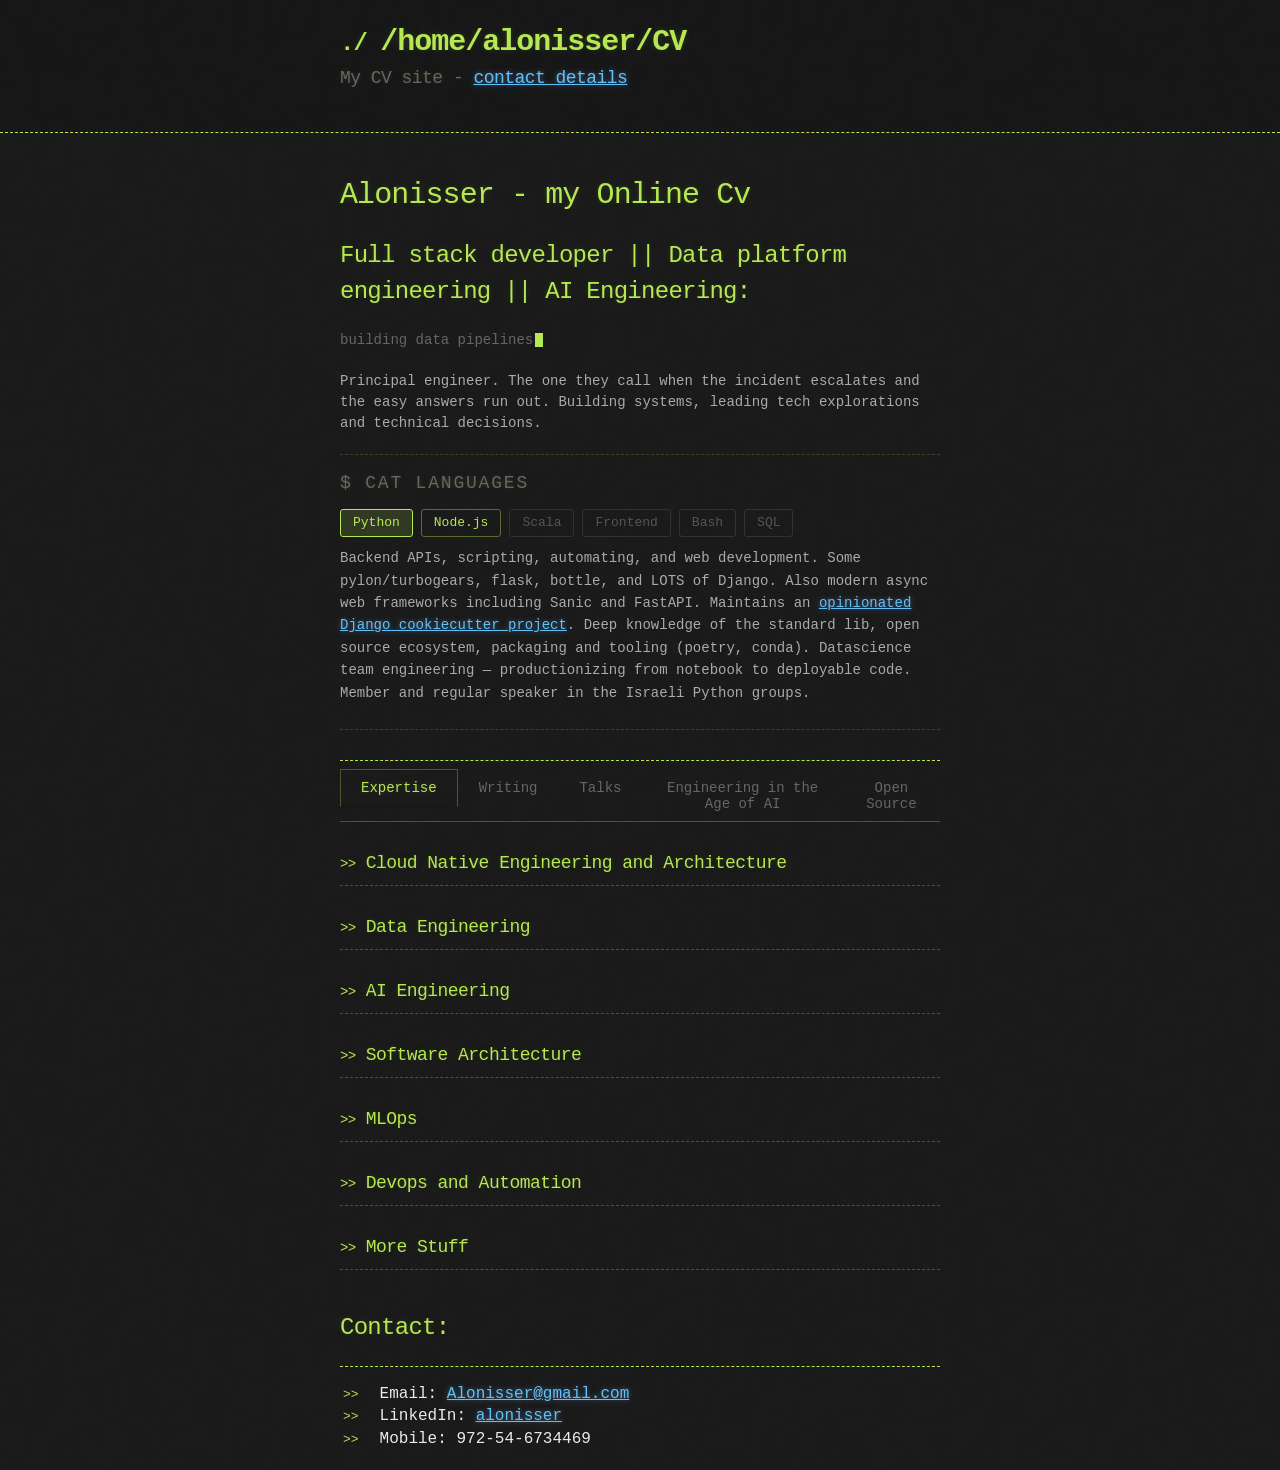
==== commit a399114d: "feat: add mobile responsiveness and print stylesheet Add viewport meta tag and responsive CSS for mo" ====
--- a/index.html
+++ b/index.html
@@ -3,6 +3,7 @@
 <head>
     <meta charset='utf-8'>
     <meta http-equiv="X-UA-Compatible" content="chrome=1">
+    <meta name="viewport" content="width=device-width, initial-scale=1">
 
     <link rel="stylesheet" type="text/css" href="stylesheets/stylesheet.css" media="screen">
     <link rel="stylesheet" type="text/css" href="stylesheets/github-dark.css" media="screen">
@@ -192,6 +193,48 @@
         }
         .tab-content.active {
             display: block;
+        }
+
+        /* Responsive - mobile */
+        @media screen and (max-width: 600px) {
+            header h1 {
+                font-size: 22px;
+                margin-left: 0;
+            }
+            header h1:before {
+                font-size: 18px;
+            }
+            header h2 {
+                font-size: 14px;
+            }
+            ul li:before {
+                margin-left: -28px;
+                margin-right: 12px;
+                font-size: 11px;
+            }
+            .tab-nav {
+                flex-wrap: wrap;
+            }
+            .tab-btn {
+                padding: 8px 12px;
+                font-size: 12px;
+            }
+            .lang-tags {
+                gap: 6px;
+            }
+            .lang-tag {
+                font-size: 12px;
+                padding: 4px 10px;
+            }
+            #main_content h1 {
+                font-size: 22px;
+            }
+            #main_content h2 {
+                font-size: 18px;
+            }
+            details summary {
+                font-size: 15px;
+            }
         }
     </style>
     <script>
@@ -360,7 +403,7 @@
                         <li>Author of <a href="https://pypi.org/project/dbr-logs/" target="_blank">dbr-logs</a> —
                             an open source tool for fetching and searching Databricks job logs.
                         </li>
-                        <li>Experience with working hands on with Data science teams, including python ML toolchain and ecosystem (pandas, numpy,
+                        <li>Experience with working hands on with Data-science/Applied-AI teams, including python ML toolchain and ecosystem (pandas, numpy,
                             jupyter, keras, sklearn, etc).
                         </li>
                     </ul>
--- a/stylesheets/stylesheet.css
+++ b/stylesheets/stylesheet.css
@@ -0,0 +1,247 @@
+body {
+  margin: 0;
+  padding: 0;
+  background: #151515 url("../images/bkg.png") 0 0;
+  color: #eaeaea;
+  font: 16px;
+  line-height: 1.5;
+  font-family: Monaco, "Bitstream Vera Sans Mono", "Lucida Console", Terminal, monospace;
+}
+
+/* General & 'Reset' Stuff */
+
+.container {
+  width: 90%;
+  max-width: 600px;
+  margin: 0 auto;
+}
+
+section {
+  display: block;
+  margin: 0 0 20px 0;
+}
+
+h1, h2, h3, h4, h5, h6 {
+  margin: 0 0 20px;
+}
+
+li {
+  line-height: 1.4 ;
+}
+
+/* Header, <header>
+   header   - container
+   h1       - project name
+   h2       - project description
+*/
+
+header {
+  background: rgba(0, 0, 0, 0.1);
+  width: 100%;
+  border-bottom: 1px dashed #b5e853;
+  padding: 20px 0;
+  margin: 0 0 40px 0;
+}
+
+header h1 {
+  font-size: 30px;
+  line-height: 1.5;
+  margin: 0;
+  font-weight: bold;
+  font-family: Monaco, "Bitstream Vera Sans Mono", "Lucida Console", Terminal, monospace;
+  color: #b5e853;
+  text-shadow: 0 1px 1px rgba(0, 0, 0, 0.1),
+               0 0 5px rgba(181, 232, 83, 0.1),
+               0 0 10px rgba(181, 232, 83, 0.1);
+  letter-spacing: -1px;
+  -webkit-font-smoothing: antialiased;
+}
+
+header h1:before {
+  content: "./ ";
+  font-size: 24px;
+}
+
+header h2 {
+  font-size: 18px;
+  font-weight: 300;
+  color: #666;
+}
+
+#downloads .btn {
+  display: inline-block;
+  text-align: center;
+  margin: 0;
+}
+
+/* Main Content
+*/
+
+#main_content {
+  width: 100%;
+  -webkit-font-smoothing: antialiased;
+}
+section img {
+  max-width: 100%
+}
+
+h1, h2, h3, h4, h5, h6 {
+  font-weight: normal;
+  font-family: Monaco, "Bitstream Vera Sans Mono", "Lucida Console", Terminal, monospace;
+  color: #b5e853;
+  letter-spacing: -0.03em;
+  text-shadow: 0 1px 1px rgba(0, 0, 0, 0.1),
+               0 0 5px rgba(181, 232, 83, 0.1),
+               0 0 10px rgba(181, 232, 83, 0.1);
+}
+
+#main_content h1 {
+  font-size: 30px;
+}
+
+#main_content h2 {
+  font-size: 24px;
+}
+
+#main_content h3 {
+  font-size: 18px;
+}
+
+#main_content h4 {
+  font-size: 14px;
+}
+
+#main_content h5 {
+  font-size: 12px;
+  text-transform: uppercase;
+  margin: 0 0 5px 0;
+}
+
+#main_content h6 {
+  font-size: 12px;
+  text-transform: uppercase;
+  color: #999;
+  margin: 0 0 5px 0;
+}
+
+dt {
+  font-style: italic;
+  font-weight: bold;
+}
+
+ul li {
+  list-style: none;
+}
+
+ul li:before {
+  content: ">>";
+  font-family: Monaco, "Bitstream Vera Sans Mono", "Lucida Console", Terminal, monospace;
+  font-size: 13px;
+  color: #b5e853;
+  margin-left: -37px;
+  margin-right: 21px;
+  line-height: 16px;
+}
+
+blockquote {
+  color: #aaa;
+  padding-left: 10px;
+  border-left: 1px dotted #666;
+}
+
+pre {
+  background: rgba(0, 0, 0, 0.9);
+  border: 1px solid rgba(255, 255, 255, 0.15);
+  padding: 10px;
+  font-size: 14px;
+  color: #b5e853;
+  border-radius: 2px;
+  -moz-border-radius: 2px;
+  -webkit-border-radius: 2px;
+  text-wrap: normal;
+  overflow: auto;
+  overflow-y: hidden;
+}
+
+table {
+  width: 100%;
+  margin: 0 0 20px 0;
+}
+
+th {
+  text-align: left;
+  border-bottom: 1px dashed #b5e853;
+  padding: 5px 10px;
+}
+
+td {
+  padding: 5px 10px;
+}
+
+hr {
+  height: 0;
+  border: 0;
+  border-bottom: 1px dashed #b5e853;
+  color: #b5e853;
+}
+
+/* Buttons
+*/
+
+.btn {
+  display: inline-block;
+  background: -webkit-linear-gradient(top, rgba(40, 40, 40, 0.3), rgba(35, 35, 35, 0.3) 50%, rgba(10, 10, 10, 0.3) 50%, rgba(0, 0, 0, 0.3));
+  padding: 8px 18px;
+  border-radius: 50px;
+  border: 2px solid rgba(0, 0, 0, 0.7);
+  border-bottom: 2px solid rgba(0, 0, 0, 0.7);
+  border-top: 2px solid rgba(0, 0, 0, 1);
+  color: rgba(255, 255, 255, 0.8);
+  font-family: Helvetica, Arial, sans-serif;
+  font-weight: bold;
+  font-size: 13px;
+  text-decoration: none;
+  text-shadow: 0 -1px 0 rgba(0, 0, 0, 0.75);
+  box-shadow: inset 0 1px 0 rgba(255, 255, 255, 0.05);
+}
+
+.btn:hover {
+  background: -webkit-linear-gradient(top, rgba(40, 40, 40, 0.6), rgba(35, 35, 35, 0.6) 50%, rgba(10, 10, 10, 0.8) 50%, rgba(0, 0, 0, 0.8));
+}
+
+.btn .icon {
+  display: inline-block;
+  width: 16px;
+  height: 16px;
+  margin: 1px 8px 0 0;
+  float: left;
+}
+
+.btn-github .icon {
+  opacity: 0.6;
+  background: url("../images/blacktocat.png") 0 0 no-repeat;
+}
+
+/* Links
+   a, a:hover, a:visited
+*/
+
+a {
+  color: #63c0f5;
+  text-shadow: 0 0 5px rgba(104, 182, 255, 0.5);
+}
+
+/* Clearfix */
+
+.cf:before, .cf:after {
+  content:"";
+  display:table;
+}
+
+.cf:after {
+  clear:both;
+}
+
+.cf {
+  zoom:1;
+}
--- a/stylesheets/print.css
+++ b/stylesheets/print.css
@@ -0,0 +1,232 @@
+/* Print styles for CV */
+@page {
+    margin: 1.5cm;
+}
+
+* {
+    background: white !important;
+    color: #222 !important;
+    text-shadow: none !important;
+    box-shadow: none !important;
+}
+
+body {
+    font-size: 12pt;
+    line-height: 1.4;
+    font-family: "Helvetica Neue", Helvetica, Arial, sans-serif;
+}
+
+.container {
+    max-width: 100%;
+    width: 100%;
+    margin: 0;
+    padding: 0;
+}
+
+/* Header */
+header {
+    border-bottom: 2px solid #333;
+    padding: 0 0 10px 0;
+    margin: 0 0 20px 0;
+}
+
+header h1 {
+    font-size: 22pt;
+    margin: 0;
+    color: #000 !important;
+}
+
+header h1:before {
+    content: none;
+}
+
+header h2 {
+    font-size: 11pt;
+    color: #555 !important;
+    margin: 5px 0 0 0;
+}
+
+/* Hide decorative elements */
+#thinking-text,
+#thinking-cursor,
+#downloads,
+.tab-nav,
+details summary::before,
+details[open] summary::before {
+    display: none !important;
+}
+
+/* Force all details/collapsible sections open */
+details {
+    margin: 0 0 12px 0;
+    page-break-inside: avoid;
+}
+
+details > div {
+    display: block !important;
+    animation: none !important;
+}
+
+details summary {
+    font-size: 13pt;
+    font-weight: bold;
+    color: #000 !important;
+    border-bottom: 1px solid #ccc;
+    padding: 5px 0;
+    margin: 0 0 8px 0;
+    cursor: default;
+    list-style: none;
+}
+
+/* Force all tab contents visible */
+.tab-content {
+    display: block !important;
+    animation: none !important;
+    padding: 10px 0;
+    border-bottom: 1px solid #ddd;
+    margin: 0 0 15px 0;
+    page-break-inside: avoid;
+}
+
+/* Add tab section labels since tab nav is hidden */
+#tab-expertise::before {
+    content: "Expertise";
+    display: block;
+    font-size: 14pt;
+    font-weight: bold;
+    margin: 0 0 8px 0;
+    color: #000 !important;
+}
+
+#tab-ai-age::before {
+    content: "Engineering in the Age of AI";
+    display: block;
+    font-size: 14pt;
+    font-weight: bold;
+    margin: 0 0 8px 0;
+    color: #000 !important;
+}
+
+#tab-open-source::before {
+    content: "Open Source";
+    display: block;
+    font-size: 14pt;
+    font-weight: bold;
+    margin: 0 0 8px 0;
+    color: #000 !important;
+}
+
+#tab-writing::before {
+    content: "Writing";
+    display: block;
+    font-size: 14pt;
+    font-weight: bold;
+    margin: 0 0 8px 0;
+    color: #000 !important;
+}
+
+#tab-talks::before {
+    content: "Talks";
+    display: block;
+    font-size: 14pt;
+    font-weight: bold;
+    margin: 0 0 8px 0;
+    color: #000 !important;
+}
+
+/* Headings */
+h1, h2, h3, h4, h5, h6 {
+    font-family: "Helvetica Neue", Helvetica, Arial, sans-serif;
+    color: #000 !important;
+    page-break-after: avoid;
+}
+
+#main_content h1 {
+    font-size: 18pt;
+}
+
+#main_content h2 {
+    font-size: 14pt;
+    border-bottom: 1px solid #ccc;
+    padding-bottom: 4px;
+}
+
+/* Lists */
+ul li {
+    list-style: disc;
+}
+
+ul li:before {
+    content: none !important;
+    margin: 0;
+}
+
+ol li {
+    list-style: decimal;
+}
+
+li {
+    font-size: 10pt;
+    line-height: 1.5;
+    margin: 0 0 4px 0;
+}
+
+/* Language section */
+.lang-section {
+    border-top: 1px solid #ccc;
+    border-bottom: 1px solid #ccc;
+    padding: 10px 0;
+}
+
+.lang-tags {
+    display: none !important;
+}
+
+.lang-detail {
+    display: block !important;
+    padding: 4px 0;
+    color: #333 !important;
+    font-size: 10pt;
+    border-bottom: 1px dotted #ddd;
+    margin: 0 0 6px 0;
+}
+
+.lang-detail:last-child {
+    border-bottom: none;
+}
+
+/* Links - show URLs */
+a {
+    color: #222 !important;
+    text-decoration: underline;
+}
+
+a[href]::after {
+    content: " (" attr(href) ")";
+    font-size: 8pt;
+    color: #666 !important;
+    word-break: break-all;
+}
+
+/* Don't show URL for anchor links */
+a[href^="#"]::after,
+a[href^="mailto:"]::after {
+    content: none;
+}
+
+/* Horizontal rules */
+hr {
+    border: none;
+    border-bottom: 1px solid #ccc;
+    height: 0;
+}
+
+/* Contact section */
+#contact {
+    page-break-before: avoid;
+}
+
+/* Page breaks */
+.tab-content {
+    page-break-before: auto;
+}
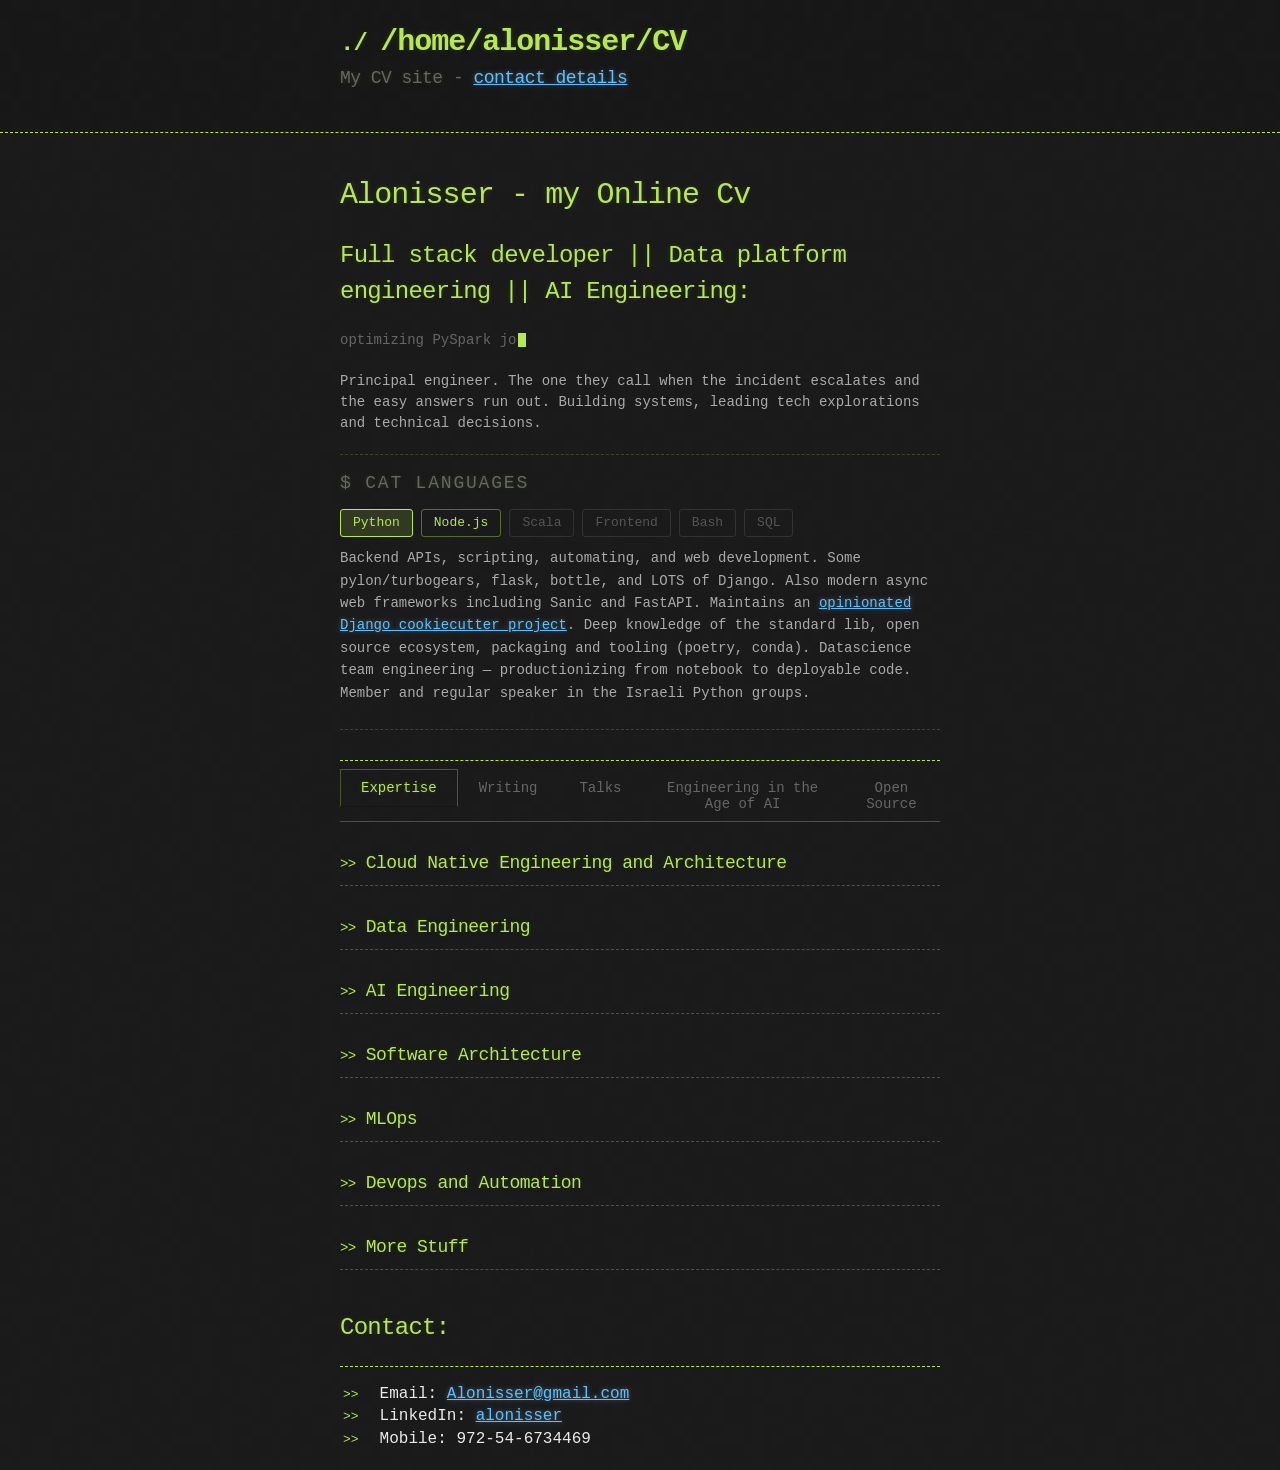
==== commit 88932de0: "fix: print styles expand all details, tabs, and language sections Use beforeprint/afterprint JS even" ====
--- a/index.html
+++ b/index.html
@@ -773,6 +773,30 @@
     }
 
     tick();
+
+    // Print: open all details and show all lang/tab content
+    function prepareForPrint() {
+        document.querySelectorAll('details').forEach(function(d) { d.setAttribute('open', ''); });
+        document.querySelectorAll('.lang-detail').forEach(function(d) { d.classList.add('active'); });
+        document.querySelectorAll('.tab-content').forEach(function(d) { d.classList.add('active'); });
+    }
+    function restoreAfterPrint() {
+        document.querySelectorAll('details:not([data-was-open])').forEach(function(d) { d.removeAttribute('open'); });
+        document.querySelectorAll('.lang-detail').forEach(function(d) {
+            if (!d.getAttribute('data-was-active')) d.classList.remove('active');
+        });
+    }
+    // Mark currently open elements before print
+    window.addEventListener('beforeprint', function() {
+        document.querySelectorAll('details[open]').forEach(function(d) { d.setAttribute('data-was-open', ''); });
+        document.querySelectorAll('.lang-detail.active').forEach(function(d) { d.setAttribute('data-was-active', ''); });
+        prepareForPrint();
+    });
+    window.addEventListener('afterprint', function() {
+        restoreAfterPrint();
+        document.querySelectorAll('[data-was-open]').forEach(function(d) { d.removeAttribute('data-was-open'); });
+        document.querySelectorAll('[data-was-active]').forEach(function(d) { d.removeAttribute('data-was-active'); });
+    });
 })();
 </script>
 
--- a/stylesheets/print.css
+++ b/stylesheets/print.css
@@ -62,9 +62,22 @@
     page-break-inside: avoid;
 }
 
-details > div {
+details,
+details[open] {
+    display: block !important;
+}
+
+details > summary {
+    display: block !important;
+}
+
+details > div,
+details > *:not(summary) {
     display: block !important;
     animation: none !important;
+    visibility: visible !important;
+    height: auto !important;
+    overflow: visible !important;
 }
 
 details summary {
@@ -179,7 +192,36 @@
 }
 
 .lang-tags {
-    display: none !important;
+    display: flex !important;
+    flex-wrap: wrap;
+    gap: 6px;
+    padding: 0;
+    margin: 0 0 10px 0;
+    list-style: none;
+}
+
+.lang-tags li {
+    list-style: none;
+}
+
+.lang-tags li:before {
+    content: none !important;
+}
+
+.lang-tag {
+    display: inline-block;
+    padding: 2px 8px;
+    border: 1px solid #999;
+    border-radius: 3px;
+    font-size: 9pt;
+    color: #333 !important;
+    background: transparent !important;
+    cursor: default;
+}
+
+.lang-tag.dimmed {
+    color: #333 !important;
+    border-color: #999;
 }
 
 .lang-detail {
@@ -191,6 +233,14 @@
     margin: 0 0 6px 0;
 }
 
+/* Add language name labels before each detail */
+#lang-python::before { content: "Python: "; font-weight: bold; }
+#lang-nodejs::before { content: "Node.js: "; font-weight: bold; }
+#lang-scala::before { content: "Scala: "; font-weight: bold; }
+#lang-frontend::before { content: "Frontend: "; font-weight: bold; }
+#lang-bash::before { content: "Bash: "; font-weight: bold; }
+#lang-sql::before { content: "SQL: "; font-weight: bold; }
+
 .lang-detail:last-child {
     border-bottom: none;
 }
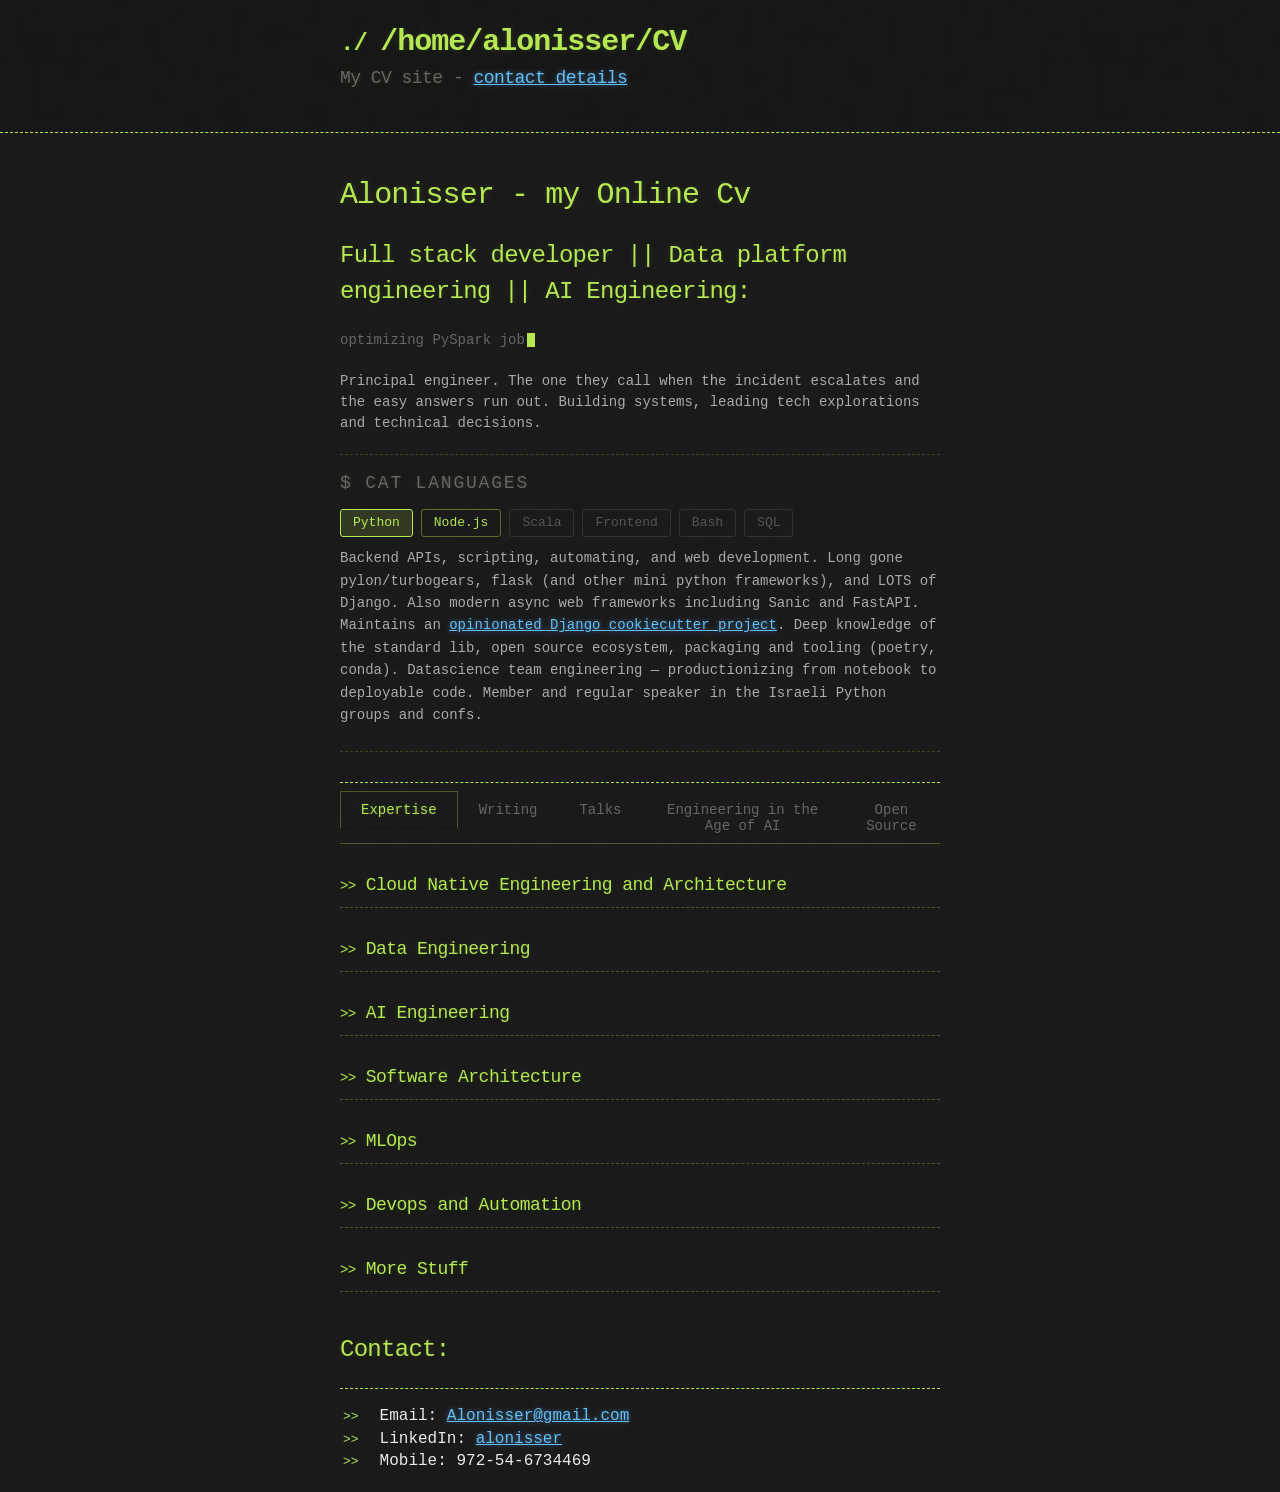
==== commit 8cd1467b: "text change" ====
--- a/index.html
+++ b/index.html
@@ -297,12 +297,12 @@
                 <li><span class="lang-tag dimmed" data-lang="sql">SQL</span></li>
             </ul>
             <div class="lang-detail active" id="lang-python">
-                Backend APIs, scripting, automating, and web development. Some pylon/turbogears, flask, bottle, and LOTS
+                Backend APIs, scripting, automating, and web development. Long gone pylon/turbogears, flask (and other mini python frameworks), and LOTS
                 of Django. Also modern async web frameworks including Sanic and FastAPI.
                 Maintains an <a href="https://github.com/alonisser/django-poetry-opinionated-cookiecutter" target="_blank">opinionated Django cookiecutter project</a>.
                 Deep knowledge of the standard lib, open source ecosystem, packaging and tooling (poetry, conda).
                 Datascience team engineering — productionizing from notebook to deployable code.
-                Member and regular speaker in the Israeli Python groups.
+                Member and regular speaker in the Israeli Python groups and confs.
             </div>
             <div class="lang-detail" id="lang-nodejs">
                 Lots of experience with Node.js development, libraries, tooling and testing.
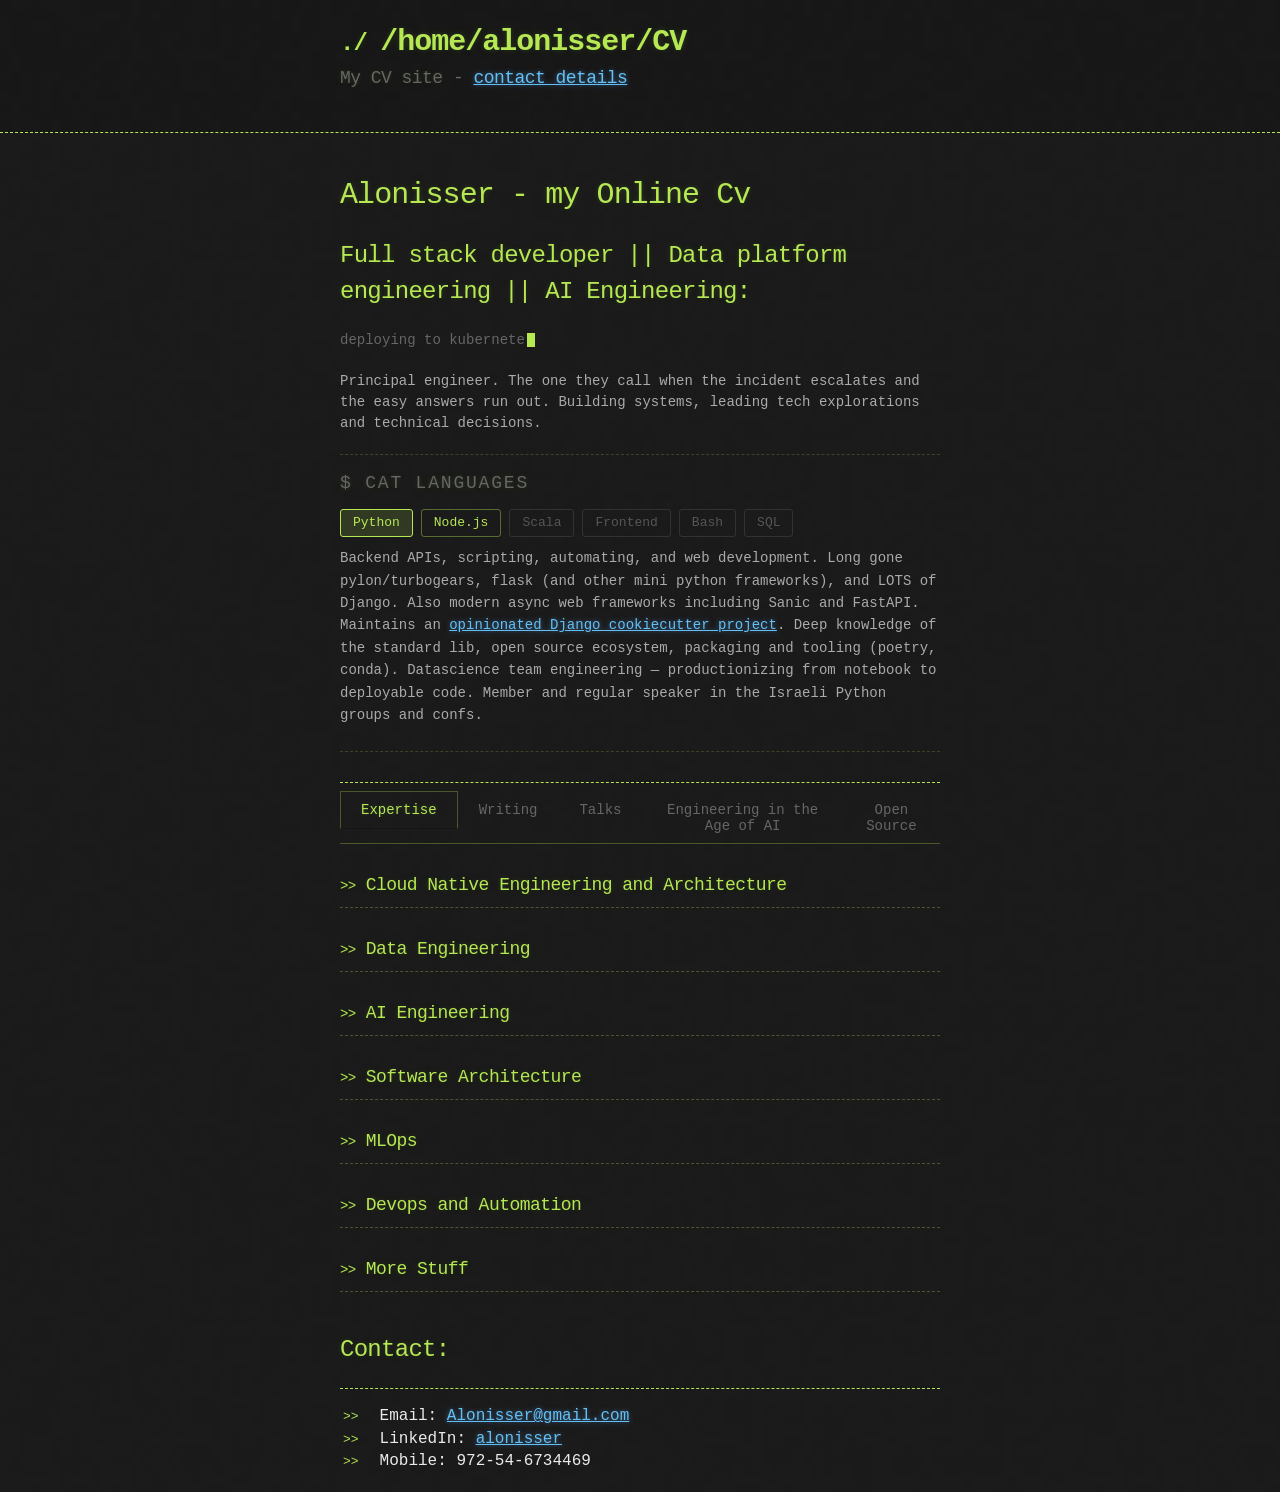
==== commit e88d9bef: "adding links" ====
--- a/index.html
+++ b/index.html
@@ -399,6 +399,7 @@
                         </li>
                         <li>Building and maintaining data pipelines with CDC patterns, Kafka Connect, and <a
                                 href="https://debezium.io/">Debezium</a> for real-time data integration.
+                            See my <a href="https://medium.com/zencity-engineering/how-we-tackled-empty-cdc-updates-with-debezium-scripting-a7664d0e68ae">blog post </a> about writing a custom filter with groovy for kafka connect to tackle empty update events.
                         </li>
                         <li>Author of <a href="https://pypi.org/project/dbr-logs/" target="_blank">dbr-logs</a> —
                             an open source tool for fetching and searching Databricks job logs.
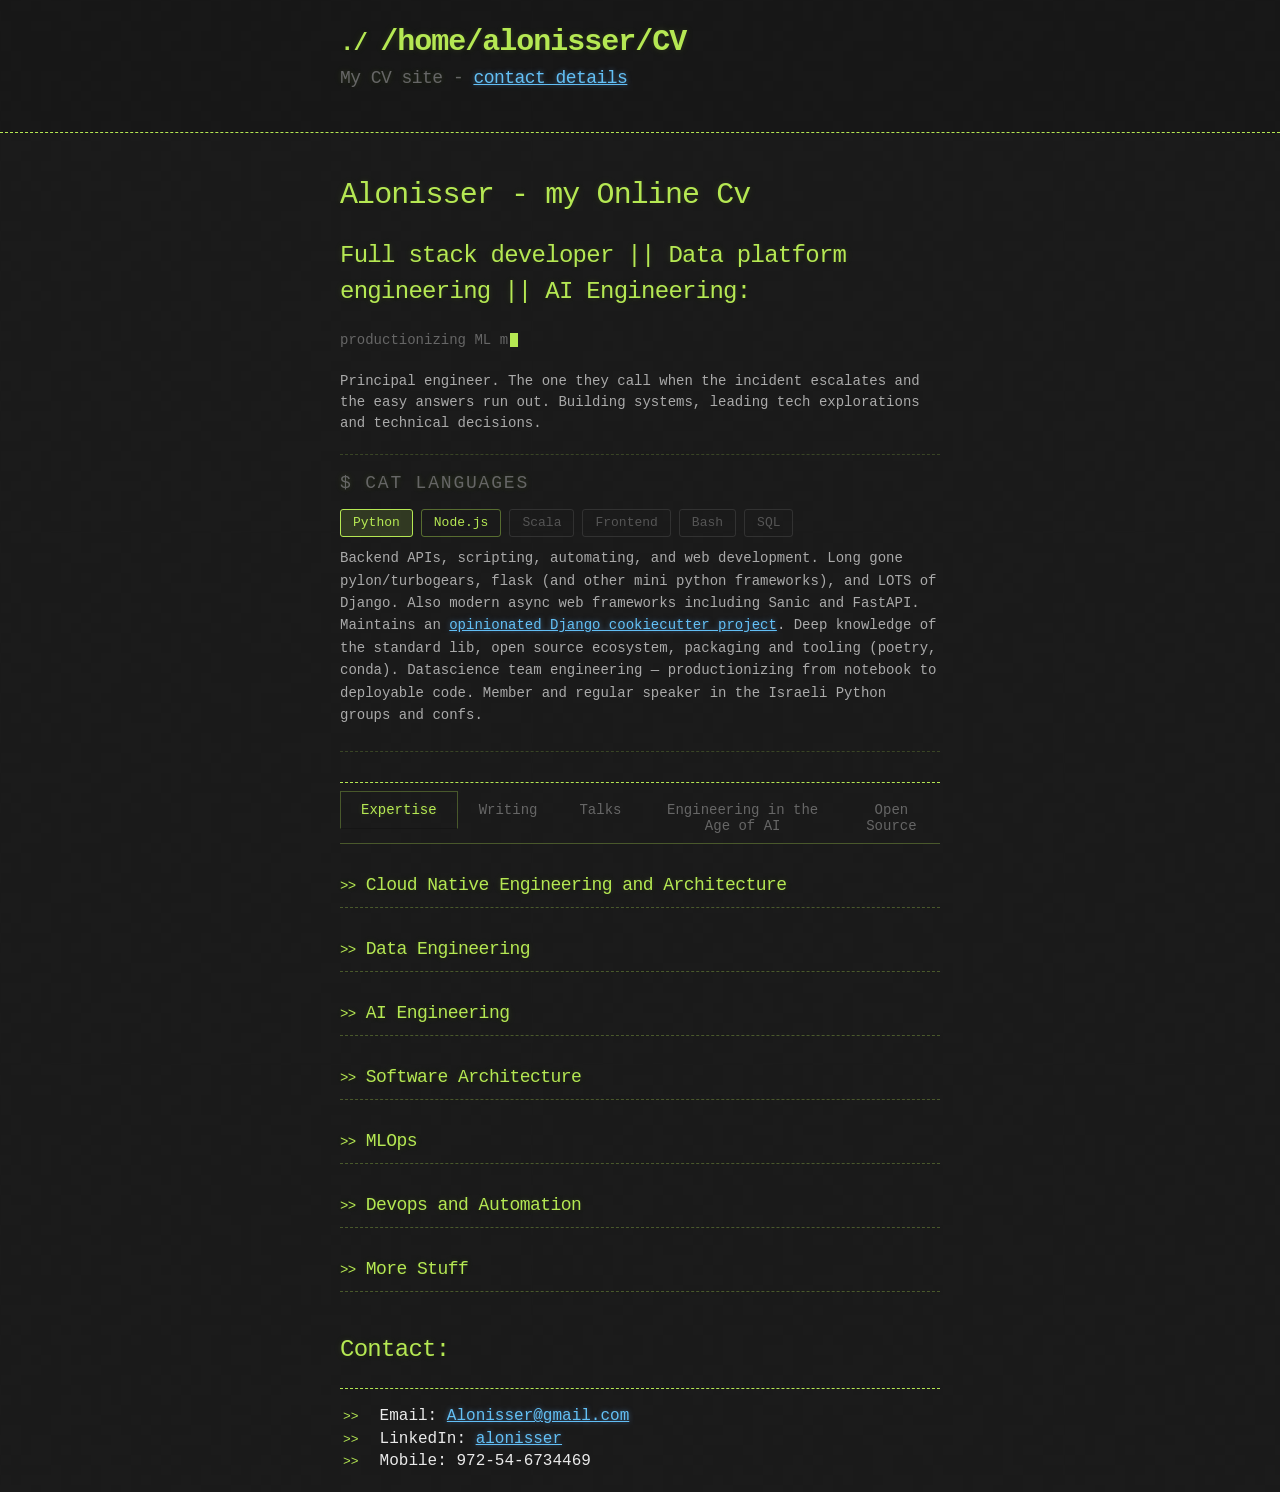
==== commit 8ecd3e26: "talks and tools" ====
--- a/index.html
+++ b/index.html
@@ -419,6 +419,8 @@
                             autonomous workflows. Experience building custom skills and agent capabilities.
                             See my <a target="_blank" href="https://www.youtube.com/watch?v=-CYprW6eAEE">HayaData 2025 talk on building with LLM-powered systems</a>.
                         </li>
+                        <li><strong>Agentic retrieval</strong>: Experience building agentic retrieval systems with RAG and LLMWiki patterns on cloud native infrastructure
+                        </li>
                         <li><strong>Context engineering</strong>: context window management,
                             RAG pipelines, and retrieval strategies (agentic, vector based and/or classic) for production AI systems.
                         </li>
@@ -603,6 +605,9 @@
             <ol>
                 <li><a target="_blank" href="https://www.youtube.com/watch?v=-CYprW6eAEE">
                     Hard-Earned Engineering Lessons from Building with LLM-Powered Systems - HayaData 2025
+                </a></li>
+                <li><a target="_blank" href="https://www.youtube.com/watch?v=tCSFnI_yI3c">
+                    It's Friday! CI/CD as an unfinished journey - OpenSource North America Summit 2026
                 </a></li>
                 <li><a target="_blank" href="https://www.youtube.com/watch?v=_hmSt6GTrQ0">
                     It's Friday! CI/CD as an unfinished journey - SREday London 2025 Q1
